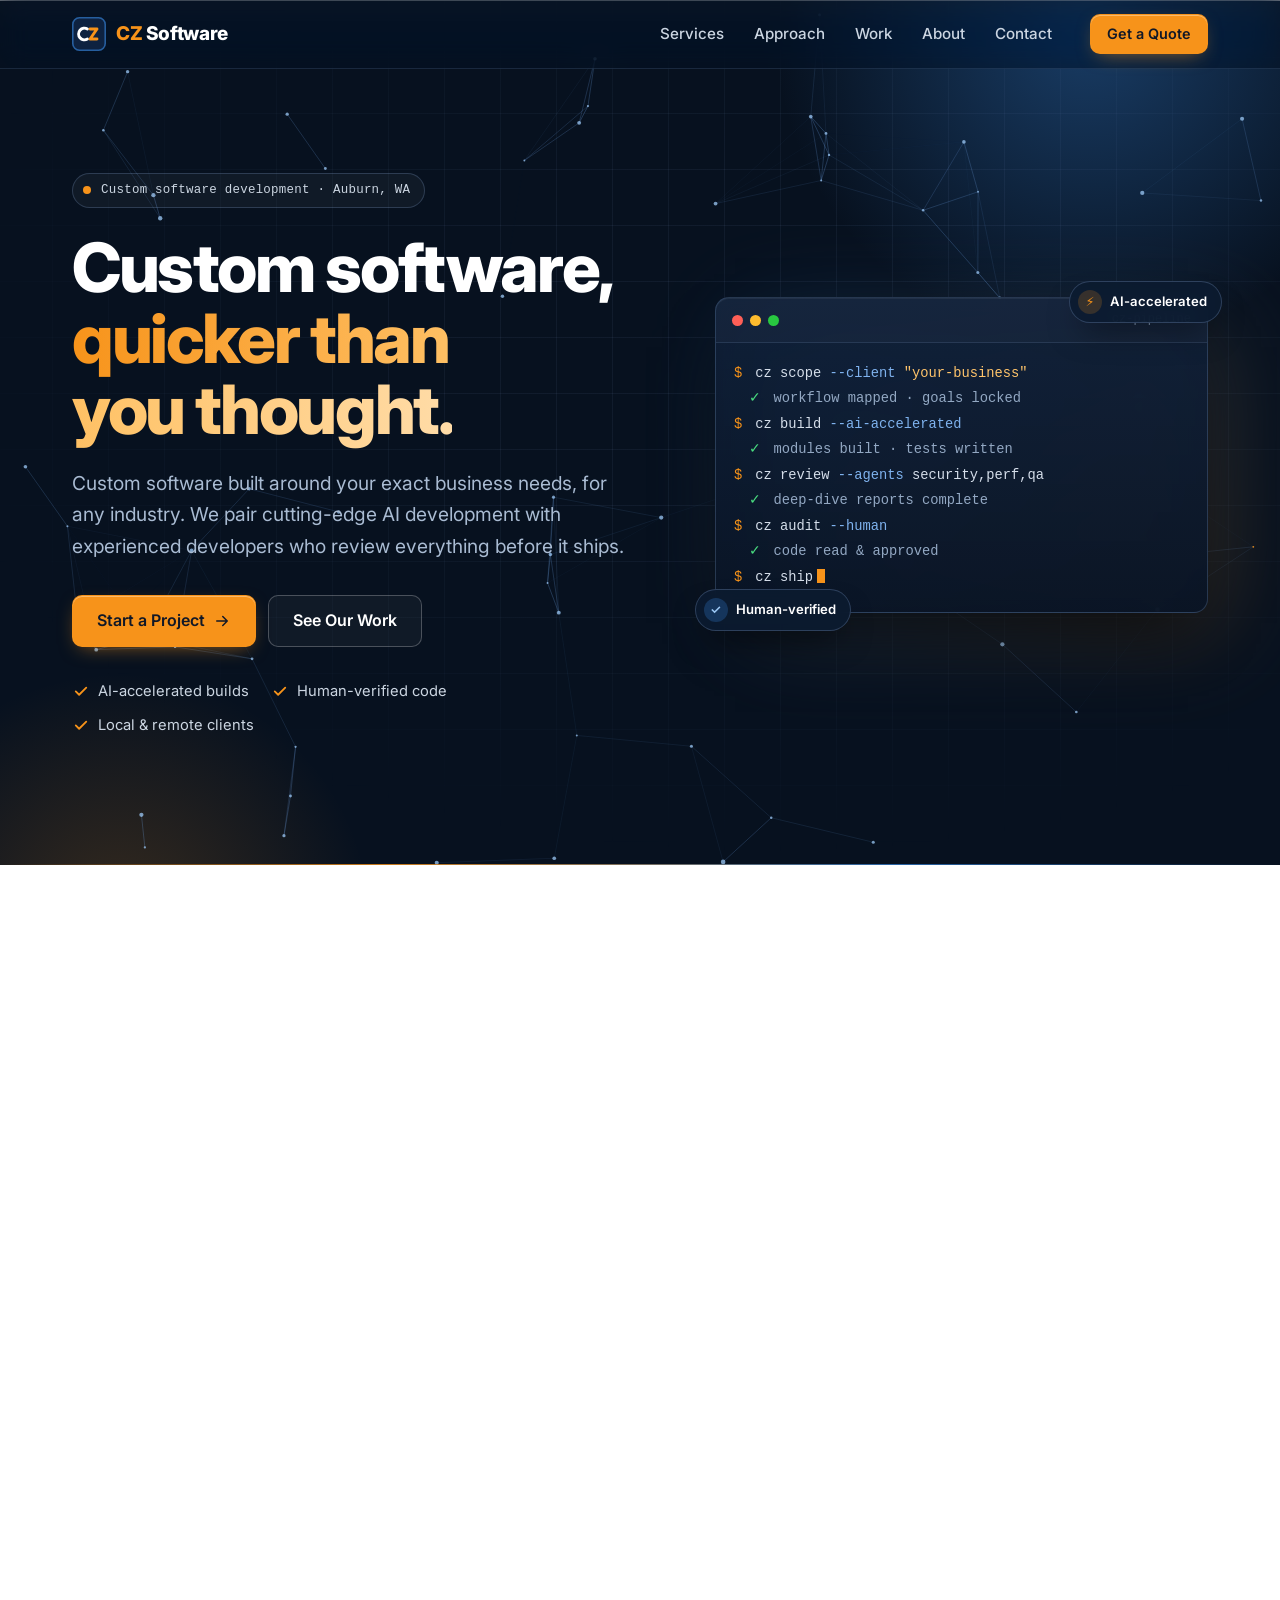
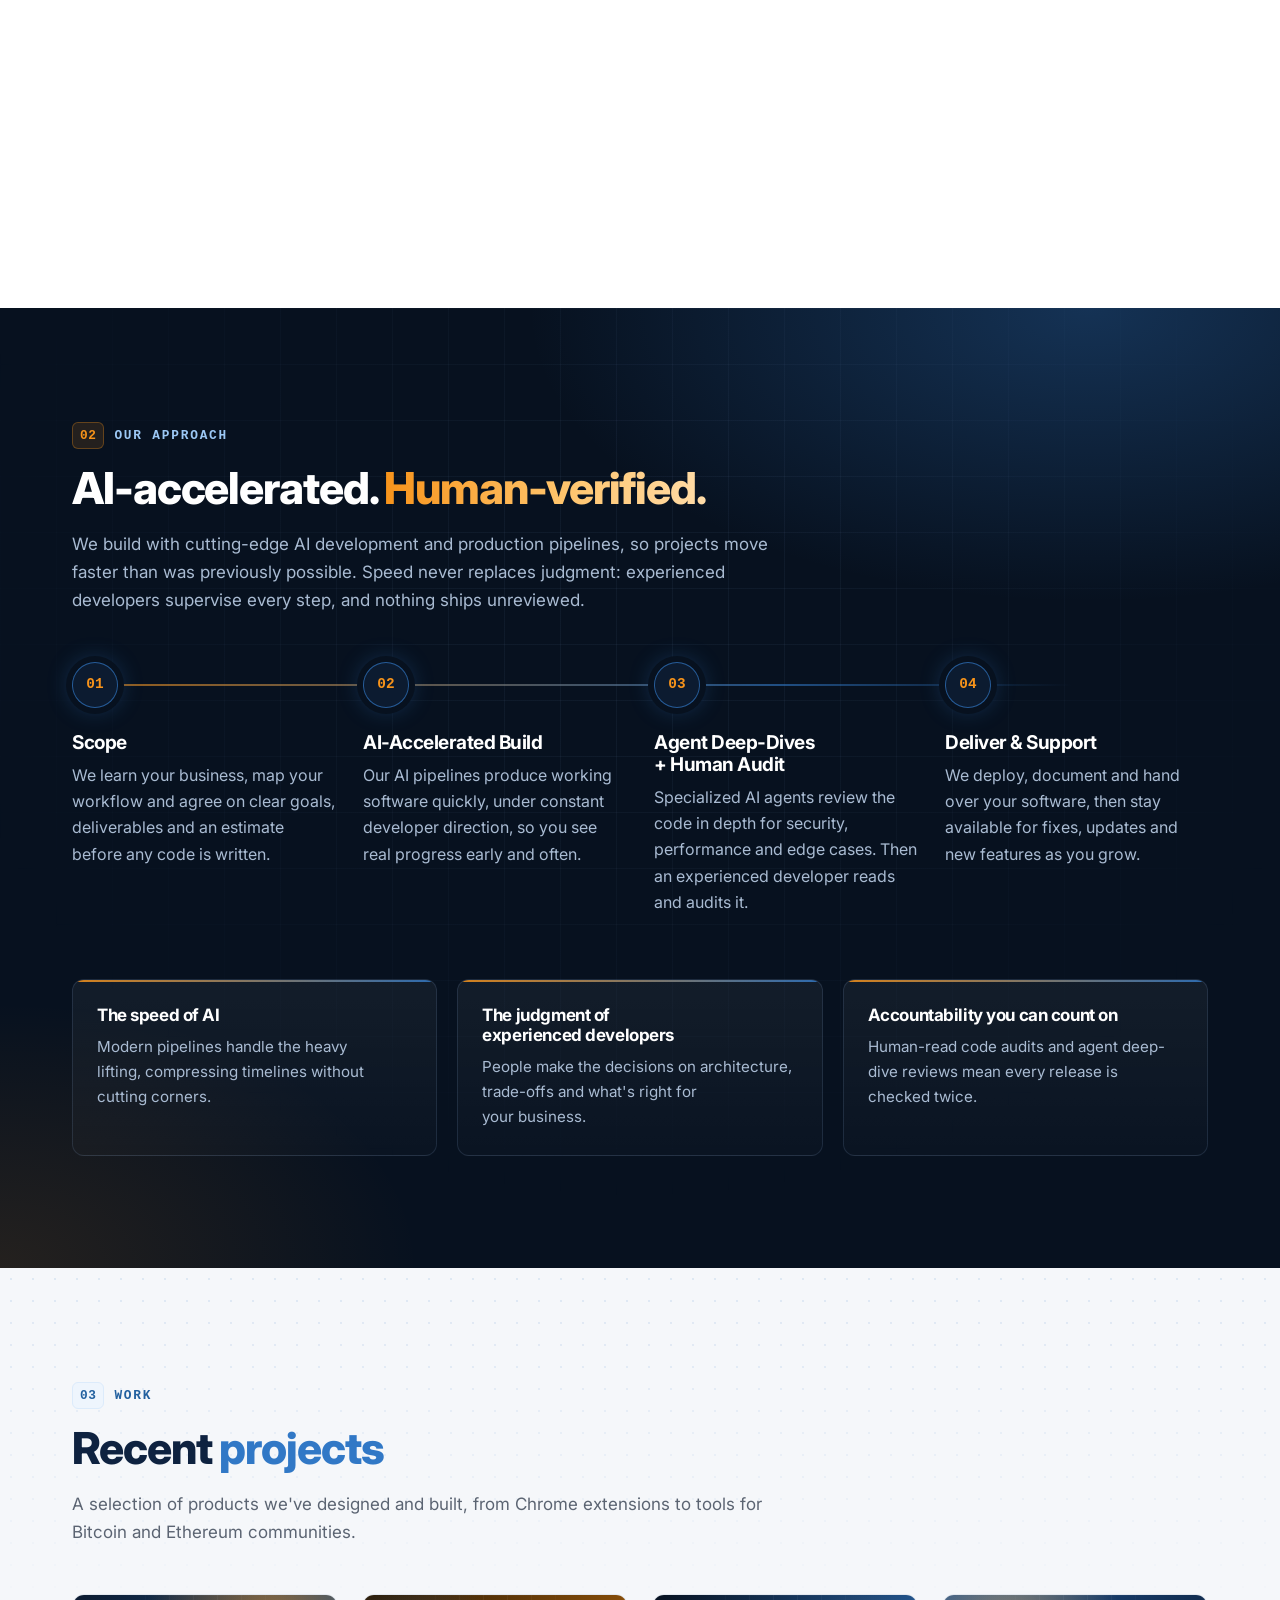
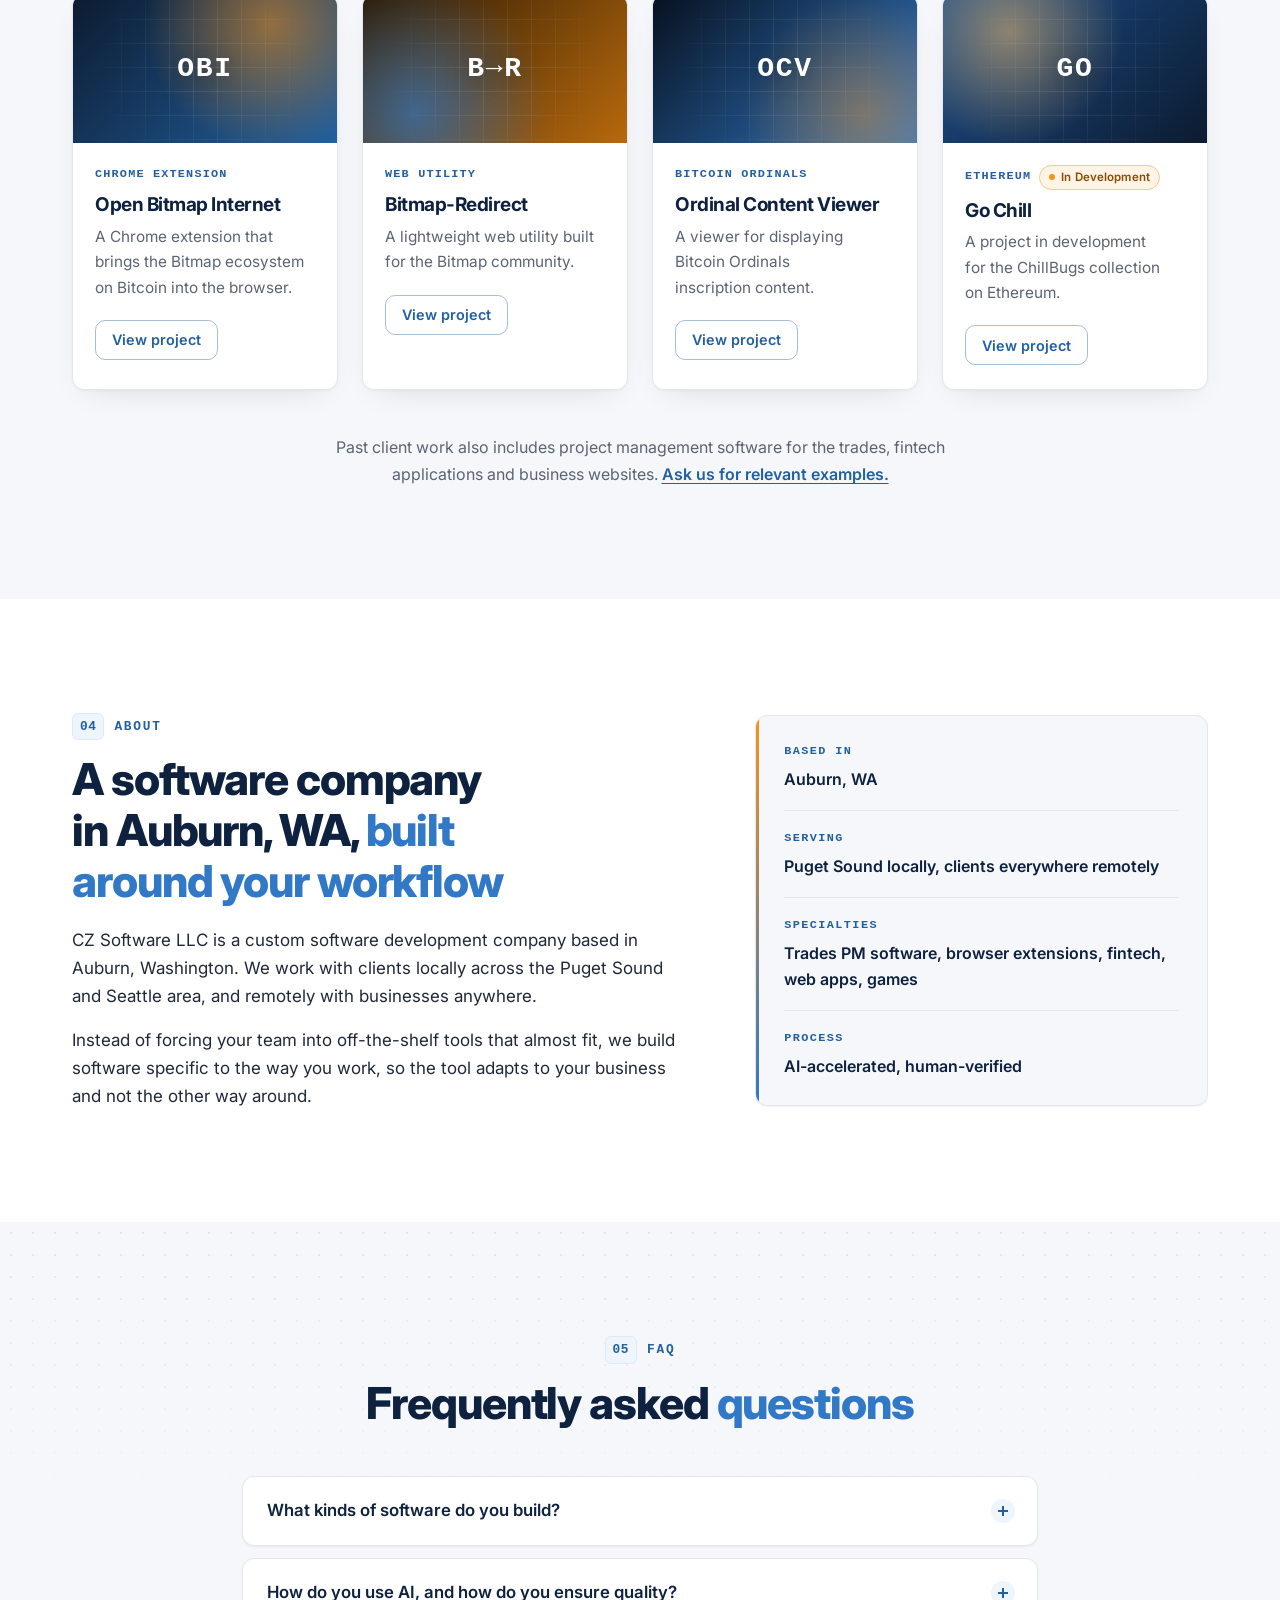
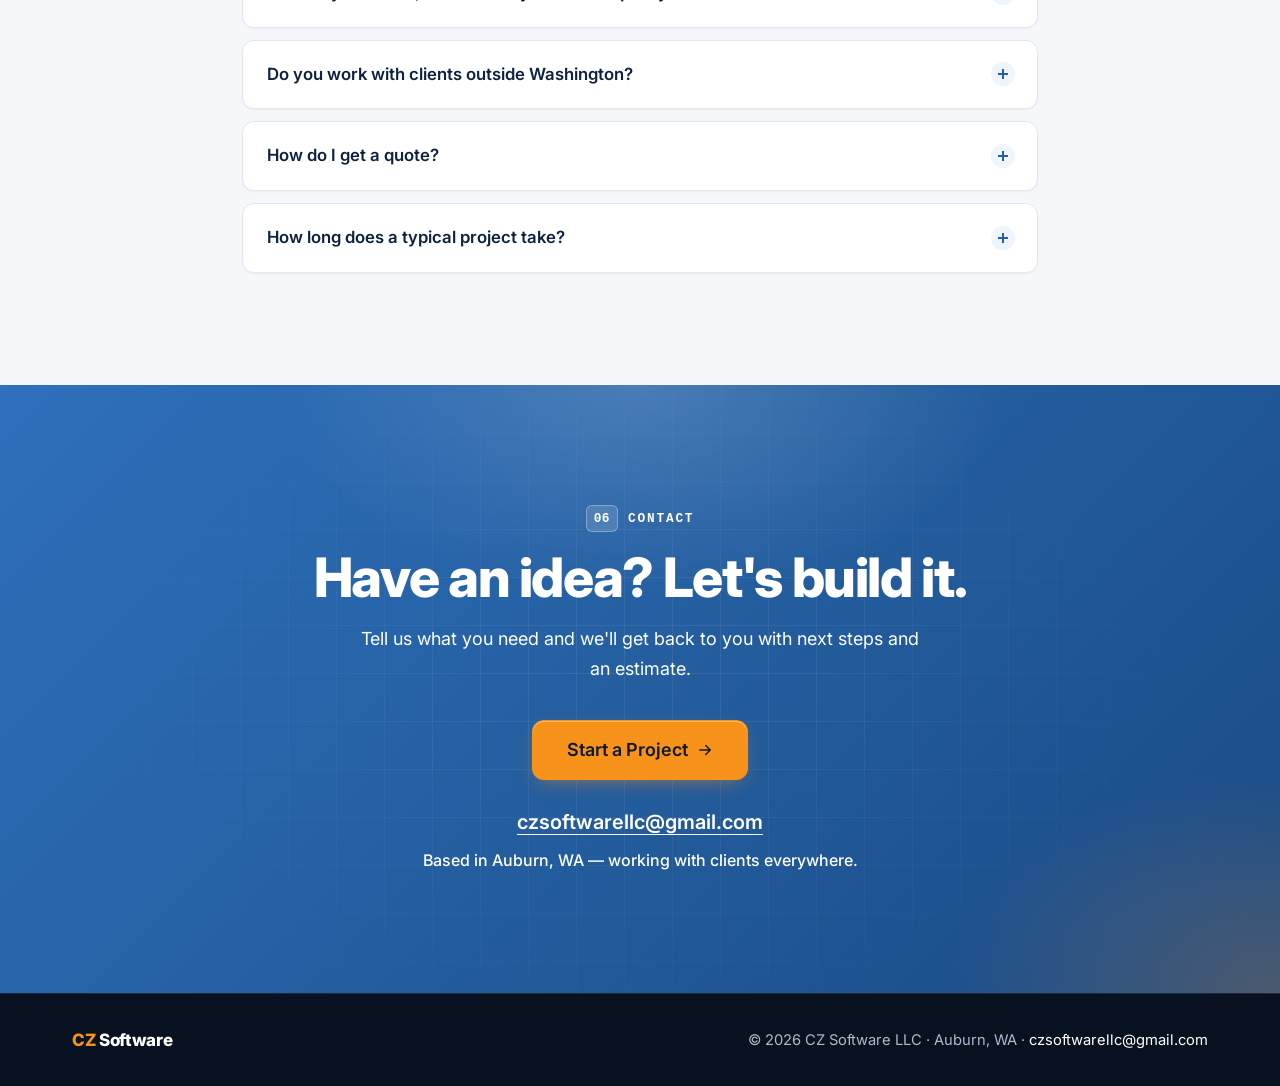
==== index.html @ 351453dd "Add CZ Software LLC one-page website Static HTML/CSS/JS site for GitHub Pages: hero with animated ne" ====
<!DOCTYPE html>
<html lang="en">
<head>
  <meta charset="utf-8">
  <meta name="viewport" content="width=device-width, initial-scale=1">
  <title>CZ Software LLC | Custom Software Development in Auburn, WA</title>
  <meta name="description" content="CZ Software LLC builds custom software in Auburn, WA: web apps, Chrome extensions, fintech and trades PM tools. AI-accelerated, human-verified development.">
  <meta name="theme-color" content="#07111F">
  <link rel="canonical" href="https://czsoftware.github.io/CZSoftware.com/">

  <!-- Open Graph -->
  <meta property="og:type" content="website">
  <meta property="og:site_name" content="CZ Software LLC">
  <meta property="og:title" content="CZ Software LLC | Custom Software Development in Auburn, WA">
  <meta property="og:description" content="Custom software, quicker than you thought. AI-accelerated, human-verified software development for any industry, based in Auburn, WA.">
  <meta property="og:url" content="https://czsoftware.github.io/CZSoftware.com/">
  <meta property="og:image" content="https://czsoftware.github.io/CZSoftware.com/og-image.png">
  <meta property="og:image:width" content="1200">
  <meta property="og:image:height" content="630">
  <meta property="og:image:alt" content="CZ Software LLC: Custom software, quicker than you thought.">
  <meta property="og:locale" content="en_US">

  <!-- Twitter -->
  <meta name="twitter:card" content="summary_large_image">
  <meta name="twitter:title" content="CZ Software LLC | Custom Software Development in Auburn, WA">
  <meta name="twitter:description" content="Custom software, quicker than you thought. AI-accelerated, human-verified software development for any industry.">
  <meta name="twitter:image" content="https://czsoftware.github.io/CZSoftware.com/og-image.png">
  <meta name="twitter:image:alt" content="CZ Software LLC: Custom software, quicker than you thought.">

  <link rel="icon" href="favicon.svg" type="image/svg+xml">
  <link rel="apple-touch-icon" href="apple-touch-icon.png">

  <link rel="preconnect" href="https://fonts.googleapis.com">
  <link rel="preconnect" href="https://fonts.gstatic.com" crossorigin>
  <link rel="stylesheet" href="https://fonts.googleapis.com/css2?family=Inter:wght@400;500;600;700;800&amp;display=swap">
  <link rel="stylesheet" href="styles.css">

  <script>document.documentElement.classList.add('js');</script>

  <script type="application/ld+json">
  {
    "@context": "https://schema.org",
    "@graph": [
      {
        "@type": "ProfessionalService",
        "@id": "https://czsoftware.github.io/CZSoftware.com/#business",
        "name": "CZ Software LLC",
        "url": "https://czsoftware.github.io/CZSoftware.com/",
        "email": "czsoftwarellc@gmail.com",
        "image": "https://czsoftware.github.io/CZSoftware.com/og-image.png",
        "logo": "https://czsoftware.github.io/CZSoftware.com/apple-touch-icon.png",
        "slogan": "Custom software, quicker than you thought.",
        "description": "Custom software development company in Auburn, WA building websites, web apps, Chrome extensions, fintech applications, games and construction project management software using AI-accelerated, human-verified development.",
        "address": {
          "@type": "PostalAddress",
          "addressLocality": "Auburn",
          "addressRegion": "WA",
          "postalCode": "98002",
          "addressCountry": "US"
        },
        "areaServed": [
          { "@type": "City", "name": "Auburn, WA" },
          { "@type": "State", "name": "Washington" },
          { "@type": "Country", "name": "United States" }
        ],
        "knowsAbout": [
          "Custom software development",
          "Construction project management software",
          "Chrome extension development",
          "Web application development",
          "Website development",
          "Fintech development",
          "Game development",
          "AI-assisted software development"
        ]
      },
      {
        "@type": "WebSite",
        "@id": "https://czsoftware.github.io/CZSoftware.com/#website",
        "url": "https://czsoftware.github.io/CZSoftware.com/",
        "name": "CZ Software LLC",
        "inLanguage": "en-US",
        "publisher": { "@id": "https://czsoftware.github.io/CZSoftware.com/#business" }
      },
      {
        "@type": "FAQPage",
        "@id": "https://czsoftware.github.io/CZSoftware.com/#faq",
        "mainEntity": [
          {
            "@type": "Question",
            "name": "What kinds of software do you build?",
            "acceptedAnswer": {
              "@type": "Answer",
              "text": "We build custom software for any industry, including construction project management software for the building trades, Chrome and browser extensions, websites and web apps, fintech applications and games. If your business runs on a process that off-the-shelf tools don't handle well, we can build software around it."
            }
          },
          {
            "@type": "Question",
            "name": "How do you use AI, and how do you ensure quality?",
            "acceptedAnswer": {
              "@type": "Answer",
              "text": "We use modern AI development and production pipelines to build faster than was previously possible, but people stay in control. Experienced developers supervise every step, specialized AI agents perform deep-dive reviews of the code, and a developer reads and audits the code before it ships. Nothing is delivered unreviewed."
            }
          },
          {
            "@type": "Question",
            "name": "Do you work with clients outside Washington?",
            "acceptedAnswer": {
              "@type": "Answer",
              "text": "Yes. We're based in Auburn, WA and work with clients locally across the Puget Sound and Seattle area, and remotely with clients anywhere."
            }
          },
          {
            "@type": "Question",
            "name": "How do I get a quote?",
            "acceptedAnswer": {
              "@type": "Answer",
              "text": "Email czsoftwarellc@gmail.com with a short description of your project, your goals and any deadlines. We'll follow up to talk through the details and provide an estimate."
            }
          },
          {
            "@type": "Question",
            "name": "How long does a typical project take?",
            "acceptedAnswer": {
              "@type": "Answer",
              "text": "It depends on scope. A focused tool or browser extension can move quickly, while larger platforms take longer. Contact us with your project details for a realistic timeline and estimate."
            }
          }
        ]
      }
    ]
  }
  </script>
</head>
<body>
  <a class="skip-link" href="#main">Skip to content</a>

  <header class="site-header" id="top">
    <div class="container header-inner">
      <a class="wordmark" href="#top" aria-label="CZ Software, back to top">
        <svg class="wordmark-mark" viewBox="0 0 64 64" aria-hidden="true" focusable="false">
          <rect width="64" height="64" rx="14" fill="#0E2240"/>
          <rect x="1.5" y="1.5" width="61" height="61" rx="12.5" fill="none" stroke="#3178C6" stroke-opacity=".7" stroke-width="3"/>
          <path d="M29 22.5a11 11 0 1 0 0 19" fill="none" stroke="#FFFFFF" stroke-width="5.5" stroke-linecap="round"/>
          <path d="M34 22.5h13L34 41.5h13" fill="none" stroke="#F7931A" stroke-width="5.5" stroke-linecap="round" stroke-linejoin="round"/>
        </svg>
        <span class="wordmark-text"><span class="wordmark-cz">CZ</span> Software</span>
      </a>

      <nav class="site-nav" id="site-nav" aria-label="Primary">
        <ul>
          <li><a href="#services">Services</a></li>
          <li><a href="#approach">Approach</a></li>
          <li><a href="#work">Work</a></li>
          <li><a href="#about">About</a></li>
          <li><a href="#contact">Contact</a></li>
          <li class="nav-cta-mobile"><a class="btn btn-primary" href="mailto:czsoftwarellc@gmail.com?subject=Project%20Inquiry%20-%20CZ%20Software">Get a Quote</a></li>
        </ul>
      </nav>

      <a class="btn btn-primary btn-sm header-cta" href="mailto:czsoftwarellc@gmail.com?subject=Project%20Inquiry%20-%20CZ%20Software">Get a Quote</a>

      <button class="nav-toggle" type="button" aria-expanded="false" aria-controls="site-nav" aria-label="Open menu">
        <span class="nav-toggle-bar" aria-hidden="true"></span>
      </button>
    </div>
  </header>

  <main id="main">
    <!-- Hero -->
    <section class="hero" aria-labelledby="hero-title">
      <div class="hero-bg" aria-hidden="true">
        <div class="hero-glow hero-glow--blue"></div>
        <div class="hero-glow hero-glow--orange"></div>
        <div class="hero-grid"></div>
        <canvas class="hero-canvas" id="hero-canvas"></canvas>
      </div>

      <div class="container hero-inner">
        <div class="hero-copy">
          <p class="hero-badge"><span class="pulse-dot" aria-hidden="true"></span>Custom software development · Auburn, WA</p>
          <h1 id="hero-title">Custom software, <span class="text-gradient">quicker than you thought.</span></h1>
          <p class="hero-lead">Custom software built around your exact business needs, for any industry. We pair cutting-edge AI development with experienced developers who review everything before it ships.</p>
          <div class="hero-actions">
            <a class="btn btn-primary btn-lg" href="mailto:czsoftwarellc@gmail.com?subject=Project%20Inquiry%20-%20CZ%20Software">
              Start a Project
              <svg class="btn-icon" viewBox="0 0 24 24" aria-hidden="true" focusable="false"><path d="M5 12h14M13 6l6 6-6 6" fill="none" stroke="currentColor" stroke-width="2" stroke-linecap="round" stroke-linejoin="round"/></svg>
            </a>
            <a class="btn btn-ghost btn-lg" href="#work">See Our Work</a>
          </div>
          <ul class="hero-points">
            <li><svg viewBox="0 0 24 24" aria-hidden="true" focusable="false"><path d="M5 12.5l4.5 4.5L19 7.5" fill="none" stroke="currentColor" stroke-width="2.4" stroke-linecap="round" stroke-linejoin="round"/></svg>AI-accelerated builds</li>
            <li><svg viewBox="0 0 24 24" aria-hidden="true" focusable="false"><path d="M5 12.5l4.5 4.5L19 7.5" fill="none" stroke="currentColor" stroke-width="2.4" stroke-linecap="round" stroke-linejoin="round"/></svg>Human-verified code</li>
            <li><svg viewBox="0 0 24 24" aria-hidden="true" focusable="false"><path d="M5 12.5l4.5 4.5L19 7.5" fill="none" stroke="currentColor" stroke-width="2.4" stroke-linecap="round" stroke-linejoin="round"/></svg>Local &amp; remote clients</li>
          </ul>
        </div>

        <div class="hero-visual" aria-hidden="true">
          <div class="terminal">
            <div class="terminal-bar">
              <span class="terminal-dot"></span><span class="terminal-dot"></span><span class="terminal-dot"></span>
              <span class="terminal-title">cz-pipeline</span>
            </div>
            <div class="terminal-body">
              <p class="t-line"><span class="t-prompt">$</span> cz scope <span class="t-flag">--client</span> <span class="t-str">"your-business"</span></p>
              <p class="t-line t-ok"><span class="t-check">✓</span> workflow mapped · goals locked</p>
              <p class="t-line"><span class="t-prompt">$</span> cz build <span class="t-flag">--ai-accelerated</span></p>
              <p class="t-line t-ok"><span class="t-check">✓</span> modules built · tests written</p>
              <p class="t-line"><span class="t-prompt">$</span> cz review <span class="t-flag">--agents</span> security,perf,qa</p>
              <p class="t-line t-ok"><span class="t-check">✓</span> deep-dive reports complete</p>
              <p class="t-line"><span class="t-prompt">$</span> cz audit <span class="t-flag">--human</span></p>
              <p class="t-line t-ok"><span class="t-check">✓</span> code read &amp; approved</p>
              <p class="t-line"><span class="t-prompt">$</span> cz ship<span class="t-cursor"></span></p>
            </div>
          </div>
          <div class="chip chip--top"><span class="chip-icon chip-icon--orange">⚡</span>AI-accelerated</div>
          <div class="chip chip--bottom"><span class="chip-icon chip-icon--blue">✓</span>Human-verified</div>
        </div>
      </div>
    </section>

    <!-- Services -->
    <section class="section" id="services" aria-labelledby="services-title">
      <div class="container">
        <header class="section-head reveal">
          <p class="eyebrow"><span class="eyebrow-num">01</span>Services</p>
          <h2 id="services-title">Custom software development, <span class="text-blue">built for how you work</span></h2>
          <p class="section-lead">From the Seattle area to anywhere online, we design and build software that solves the problem in front of you, not a generic version of it.</p>
        </header>

        <ul class="card-grid services-grid">
          <li class="card service-card reveal">
            <div class="icon-tile">
              <svg viewBox="0 0 24 24" aria-hidden="true" focusable="false"><path d="M3 21h18M5 21V11l7-5 7 5v10M9 21v-6h6v6M12 3v3" fill="none" stroke="currentColor" stroke-width="1.8" stroke-linecap="round" stroke-linejoin="round"/></svg>
            </div>
            <h3>Project Management for the Building Trades</h3>
            <p>Construction project management software for scheduling, job tracking and field-to-office updates, shaped around how your crews actually work.</p>
          </li>
          <li class="card service-card reveal">
            <div class="icon-tile">
              <svg viewBox="0 0 24 24" aria-hidden="true" focusable="false"><path d="M10 4a2 2 0 1 1 4 0v2h4a1 1 0 0 1 1 1v4h-2a2 2 0 1 0 0 4h2v4a1 1 0 0 1-1 1h-4v-2a2 2 0 1 0-4 0v2H6a1 1 0 0 1-1-1v-4h2a2 2 0 1 0 0-4H5V7a1 1 0 0 1 1-1h4z" fill="none" stroke="currentColor" stroke-width="1.8" stroke-linejoin="round"/></svg>
            </div>
            <h3>Chrome &amp; Browser Extensions</h3>
            <p>Chrome extension development that puts your tools right where your team already works, inside the browser.</p>
          </li>
          <li class="card service-card reveal">
            <div class="icon-tile">
              <svg viewBox="0 0 24 24" aria-hidden="true" focusable="false"><rect x="3" y="4" width="18" height="16" rx="2.5" fill="none" stroke="currentColor" stroke-width="1.8"/><path d="M3 9h18M7 6.5h.01M10 6.5h.01M9 13l-2 2 2 2M15 13l2 2-2 2" fill="none" stroke="currentColor" stroke-width="1.8" stroke-linecap="round" stroke-linejoin="round"/></svg>
            </div>
            <h3>Websites &amp; Web Apps</h3>
            <p>Fast, accessible websites and web applications that turn visitors into customers and busywork into a few clicks.</p>
          </li>
          <li class="card service-card reveal">
            <div class="icon-tile">
              <svg viewBox="0 0 24 24" aria-hidden="true" focusable="false"><path d="M4 20V10M10 20V4M16 20v-7M22 20H2M16 8l3-3 3 3" fill="none" stroke="currentColor" stroke-width="1.8" stroke-linecap="round" stroke-linejoin="round"/></svg>
            </div>
            <h3>Fintech Applications</h3>
            <p>Fintech development with the precision, security and auditability that financial software demands.</p>
          </li>
          <li class="card service-card reveal">
            <div class="icon-tile">
              <svg viewBox="0 0 24 24" aria-hidden="true" focusable="false"><path d="M7 7h10a5 5 0 0 1 4.9 6l-.8 4a2.5 2.5 0 0 1-4.3 1.2L14.5 16h-5l-2.3 2.2A2.5 2.5 0 0 1 2.9 17l-.8-4A5 5 0 0 1 7 7zM7 10v4M5 12h4M15.5 11h.01M18 13h.01" fill="none" stroke="currentColor" stroke-width="1.8" stroke-linecap="round" stroke-linejoin="round"/></svg>
            </div>
            <h3>Game Development</h3>
            <p>Browser and community games designed to engage players and bring your brand or collection to life.</p>
          </li>
          <li class="card service-card reveal">
            <div class="icon-tile">
              <svg viewBox="0 0 24 24" aria-hidden="true" focusable="false"><path d="M12 3l9 4.5-9 4.5-9-4.5L12 3zM3 12l9 4.5 9-4.5M3 16.5L12 21l9-4.5" fill="none" stroke="currentColor" stroke-width="1.8" stroke-linecap="round" stroke-linejoin="round"/></svg>
            </div>
            <h3>Custom Software for Any Industry</h3>
            <p>If your process doesn't fit off-the-shelf tools, we build software that fits your process.</p>
          </li>
        </ul>
      </div>
    </section>

    <!-- Approach -->
    <section class="section section--dark" id="approach" aria-labelledby="approach-title">
      <div class="dark-bg" aria-hidden="true"></div>
      <div class="container">
        <header class="section-head reveal">
          <p class="eyebrow eyebrow--light"><span class="eyebrow-num">02</span>Our Approach</p>
          <h2 id="approach-title">AI-accelerated. <span class="text-gradient">Human-verified.</span></h2>
          <p class="section-lead">We build with cutting-edge AI development and production pipelines, so projects move faster than was previously possible. Speed never replaces judgment: experienced developers supervise every step, and nothing ships unreviewed.</p>
        </header>

        <ol class="process">
          <li class="process-step reveal">
            <span class="process-num">01</span>
            <h3>Scope</h3>
            <p>We learn your business, map your workflow and agree on clear goals, deliverables and an estimate before any code is written.</p>
          </li>
          <li class="process-step reveal">
            <span class="process-num">02</span>
            <h3>AI-Accelerated Build</h3>
            <p>Our AI pipelines produce working software quickly, under constant developer direction, so you see real progress early and often.</p>
          </li>
          <li class="process-step reveal">
            <span class="process-num">03</span>
            <h3>Agent Deep-Dives + Human Audit</h3>
            <p>Specialized AI agents review the code in depth for security, performance and edge cases. Then an experienced developer reads and audits it.</p>
          </li>
          <li class="process-step reveal">
            <span class="process-num">04</span>
            <h3>Deliver &amp; Support</h3>
            <p>We deploy, document and hand over your software, then stay available for fixes, updates and new features as you grow.</p>
          </li>
        </ol>

        <div class="pillars">
          <div class="pillar reveal">
            <h3>The speed of AI</h3>
            <p>Modern pipelines handle the heavy lifting, compressing timelines without cutting corners.</p>
          </div>
          <div class="pillar reveal">
            <h3>The judgment of experienced developers</h3>
            <p>People make the decisions on architecture, trade-offs and what's right for your business.</p>
          </div>
          <div class="pillar reveal">
            <h3>Accountability you can count on</h3>
            <p>Human-read code audits and agent deep-dive reviews mean every release is checked twice.</p>
          </div>
        </div>
      </div>
    </section>

    <!-- Work -->
    <section class="section section--alt" id="work" aria-labelledby="work-title">
      <div class="container">
        <header class="section-head reveal">
          <p class="eyebrow"><span class="eyebrow-num">03</span>Work</p>
          <h2 id="work-title">Recent <span class="text-blue">projects</span></h2>
          <p class="section-lead">A selection of products we've designed and built, from Chrome extensions to tools for Bitcoin and Ethereum communities.</p>
        </header>

        <ul class="card-grid work-grid">
          <li class="card work-card reveal">
            <div class="work-art work-art--a" aria-hidden="true"><span>OBI</span></div>
            <div class="work-body">
              <p class="work-tag">Chrome Extension</p>
              <h3>Open Bitmap Internet</h3>
              <p>A Chrome extension that brings the Bitmap ecosystem on Bitcoin into the browser.</p>
              <a class="btn btn-outline btn-sm" href="#LINK_OPEN_BITMAP_INTERNET">View project<span class="visually-hidden">: Open Bitmap Internet</span></a>
            </div>
          </li>
          <li class="card work-card reveal">
            <div class="work-art work-art--b" aria-hidden="true"><span>B→R</span></div>
            <div class="work-body">
              <p class="work-tag">Web Utility</p>
              <h3>Bitmap-Redirect</h3>
              <p>A lightweight web utility built for the Bitmap community.</p>
              <a class="btn btn-outline btn-sm" href="#LINK_BITMAP_REDIRECT">View project<span class="visually-hidden">: Bitmap-Redirect</span></a>
            </div>
          </li>
          <li class="card work-card reveal">
            <div class="work-art work-art--c" aria-hidden="true"><span>OCV</span></div>
            <div class="work-body">
              <p class="work-tag">Bitcoin Ordinals</p>
              <h3>Ordinal Content Viewer</h3>
              <p>A viewer for displaying Bitcoin Ordinals inscription content.</p>
              <a class="btn btn-outline btn-sm" href="#LINK_ORDINAL_CONTENT_VIEWER">View project<span class="visually-hidden">: Ordinal Content Viewer</span></a>
            </div>
          </li>
          <li class="card work-card reveal">
            <div class="work-art work-art--d" aria-hidden="true"><span>GO</span></div>
            <div class="work-body">
              <p class="work-tag">Ethereum <span class="badge">In Development</span></p>
              <h3>Go Chill</h3>
              <p>A project in development for the ChillBugs collection on Ethereum.</p>
              <a class="btn btn-outline btn-sm" href="#LINK_GO_CHILL">View project<span class="visually-hidden">: Go Chill</span></a>
            </div>
          </li>
        </ul>

        <p class="work-note reveal">Past client work also includes project management software for the trades, fintech applications and business websites. <a href="mailto:czsoftwarellc@gmail.com?subject=Project%20Inquiry%20-%20CZ%20Software">Ask us for relevant examples.</a></p>
      </div>
    </section>

    <!-- About -->
    <section class="section" id="about" aria-labelledby="about-title">
      <div class="container about-grid">
        <div class="about-copy reveal">
          <p class="eyebrow"><span class="eyebrow-num">04</span>About</p>
          <h2 id="about-title">A software company in Auburn, WA, <span class="text-blue">built around your workflow</span></h2>
          <p>CZ Software LLC is a custom software development company based in Auburn, Washington. We work with clients locally across the Puget Sound and Seattle area, and remotely with businesses anywhere.</p>
          <p>Instead of forcing your team into off-the-shelf tools that almost fit, we build software specific to the way you work, so the tool adapts to your business and not the other way around.</p>
        </div>
        <dl class="facts reveal">
          <div class="fact">
            <dt>Based in</dt>
            <dd>Auburn, WA</dd>
          </div>
          <div class="fact">
            <dt>Serving</dt>
            <dd>Puget Sound locally, clients everywhere remotely</dd>
          </div>
          <div class="fact">
            <dt>Specialties</dt>
            <dd>Trades PM software, browser extensions, fintech, web apps, games</dd>
          </div>
          <div class="fact">
            <dt>Process</dt>
            <dd>AI-accelerated, human-verified</dd>
          </div>
        </dl>
      </div>
    </section>

    <!-- FAQ -->
    <section class="section section--alt" id="faq" aria-labelledby="faq-title">
      <div class="container container--narrow">
        <header class="section-head section-head--center reveal">
          <p class="eyebrow"><span class="eyebrow-num">05</span>FAQ</p>
          <h2 id="faq-title">Frequently asked <span class="text-blue">questions</span></h2>
        </header>

        <div class="faq-list">
          <details class="faq-item reveal">
            <summary>What kinds of software do you build?</summary>
            <div class="faq-answer">
              <p>We build custom software for any industry, including construction project management software for the building trades, Chrome and browser extensions, websites and web apps, fintech applications and games. If your business runs on a process that off-the-shelf tools don't handle well, we can build software around it.</p>
            </div>
          </details>
          <details class="faq-item reveal">
            <summary>How do you use AI, and how do you ensure quality?</summary>
            <div class="faq-answer">
              <p>We use modern AI development and production pipelines to build faster than was previously possible, but people stay in control. Experienced developers supervise every step, specialized AI agents perform deep-dive reviews of the code, and a developer reads and audits the code before it ships. Nothing is delivered unreviewed.</p>
            </div>
          </details>
          <details class="faq-item reveal">
            <summary>Do you work with clients outside Washington?</summary>
            <div class="faq-answer">
              <p>Yes. We're based in Auburn, WA and work with clients locally across the Puget Sound and Seattle area, and remotely with clients anywhere.</p>
            </div>
          </details>
          <details class="faq-item reveal">
            <summary>How do I get a quote?</summary>
            <div class="faq-answer">
              <p>Email <a href="mailto:czsoftwarellc@gmail.com?subject=Project%20Inquiry%20-%20CZ%20Software">czsoftwarellc@gmail.com</a> with a short description of your project, your goals and any deadlines. We'll follow up to talk through the details and provide an estimate.</p>
            </div>
          </details>
          <details class="faq-item reveal">
            <summary>How long does a typical project take?</summary>
            <div class="faq-answer">
              <p>It depends on scope. A focused tool or browser extension can move quickly, while larger platforms take longer. Contact us with your project details for a realistic timeline and estimate.</p>
            </div>
          </details>
        </div>
      </div>
    </section>

    <!-- Contact -->
    <section class="contact" id="contact" aria-labelledby="contact-title">
      <div class="contact-bg" aria-hidden="true"></div>
      <div class="container contact-inner reveal">
        <p class="eyebrow eyebrow--light"><span class="eyebrow-num">06</span>Contact</p>
        <h2 id="contact-title">Have an idea? Let's build it.</h2>
        <p class="contact-lead">Tell us what you need and we'll get back to you with next steps and an estimate.</p>
        <a class="btn btn-primary btn-xl" href="mailto:czsoftwarellc@gmail.com?subject=Project%20Inquiry%20-%20CZ%20Software">
          Start a Project
          <svg class="btn-icon" viewBox="0 0 24 24" aria-hidden="true" focusable="false"><path d="M5 12h14M13 6l6 6-6 6" fill="none" stroke="currentColor" stroke-width="2" stroke-linecap="round" stroke-linejoin="round"/></svg>
        </a>
        <p class="contact-email"><a href="mailto:czsoftwarellc@gmail.com?subject=Project%20Inquiry%20-%20CZ%20Software">czsoftwarellc@gmail.com</a></p>
        <p class="contact-location">Based in Auburn, WA — working with clients everywhere.</p>
      </div>
    </section>
  </main>

  <footer class="site-footer">
    <div class="container footer-inner">
      <a class="wordmark wordmark--footer" href="#top" aria-label="CZ Software, back to top">
        <span class="wordmark-text"><span class="wordmark-cz">CZ</span> Software</span>
      </a>
      <p class="footer-meta">© <span id="year">2026</span> CZ Software LLC <span aria-hidden="true">·</span> Auburn, WA <span aria-hidden="true">·</span> <a href="mailto:czsoftwarellc@gmail.com">czsoftwarellc@gmail.com</a></p>
    </div>
  </footer>

  <script src="script.js" defer></script>
</body>
</html>
---- styles.css ----
/* ==========================================================================
   CZ Software LLC — styles
   ========================================================================== */

:root {
  /* Brand */
  --orange: #F7931A;
  --orange-hover: #FFA53D;
  --orange-soft: #FFC46B;
  --blue: #3178C6;
  --blue-ink: #22609F;      /* AA-safe blue for small text on white */
  --blue-tint: #EEF5FD;
  --blue-tint-2: #DCEBFB;

  /* Neutrals */
  --heading: #0E2240;
  --ink: #1F2937;
  --muted: #5B6472;
  --line: #E3E8EF;
  --bg: #FFFFFF;
  --bg-alt: #F5F7FA;

  /* Night (dark tech surfaces) */
  --night: #07111F;
  --night-2: #0C1B30;
  --night-line: rgba(148, 180, 230, 0.14);
  --night-text: #CBD5E1;
  --night-muted: #A9BBD2;

  --focus: var(--blue-ink);

  --radius: 12px;
  --radius-sm: 8px;
  --header-h: 68px;
  --shadow-sm: 0 1px 2px rgba(16, 24, 40, 0.05);
  --shadow: 0 1px 2px rgba(16, 24, 40, 0.04), 0 12px 32px -16px rgba(16, 24, 40, 0.14);
  --shadow-lg: 0 2px 4px rgba(16, 24, 40, 0.04), 0 24px 48px -20px rgba(14, 34, 64, 0.28);

  --font: "Inter", system-ui, -apple-system, "Segoe UI", Roboto, "Helvetica Neue", Arial, sans-serif;
  --mono: ui-monospace, "SFMono-Regular", "Cascadia Code", Consolas, "Liberation Mono", Menlo, monospace;
}

/* ---------- Reset / base ---------- */
*, *::before, *::after { box-sizing: border-box; }

html {
  -webkit-text-size-adjust: 100%;
  text-size-adjust: 100%;
}

@media (prefers-reduced-motion: no-preference) {
  html { scroll-behavior: smooth; }
}

body {
  margin: 0;
  font-family: var(--font);
  font-size: 1rem;
  line-height: 1.65;
  color: var(--ink);
  background: var(--bg);
  overflow-x: clip;
  -webkit-font-smoothing: antialiased;
  -moz-osx-font-smoothing: grayscale;
  text-rendering: optimizeLegibility;
}

h1, h2, h3, p, ul, ol, dl, dd, figure { margin: 0; }
ul, ol { padding: 0; list-style: none; }
img, svg, canvas { display: block; max-width: 100%; }
a { color: inherit; }
button { font: inherit; }

h1, h2, h3 {
  color: var(--heading);
  line-height: 1.15;
  letter-spacing: -0.025em;
  text-wrap: balance;
}

p { text-wrap: pretty; }

:focus-visible {
  outline: 3px solid var(--focus);
  outline-offset: 3px;
  border-radius: 4px;
}

.site-header, .hero, .section--dark, .site-footer { --focus: #FFB547; }
.contact { --focus: #FFFFFF; }

section[id] { scroll-margin-top: var(--header-h); }

.visually-hidden {
  position: absolute !important;
  width: 1px; height: 1px;
  padding: 0; margin: -1px;
  overflow: hidden;
  clip: rect(0 0 0 0);
  white-space: nowrap;
  border: 0;
}

.skip-link {
  position: absolute;
  top: 8px; left: 8px;
  z-index: 100;
  padding: 10px 16px;
  background: var(--orange);
  color: #111827;
  font-weight: 600;
  border-radius: var(--radius-sm);
  text-decoration: none;
  transform: translateY(-150%);
  transition: transform 0.2s ease;
}
.skip-link:focus { transform: translateY(0); }

.container {
  width: 100%;
  max-width: 1200px;
  margin-inline: auto;
  padding-inline: 16px;
}
.container--narrow { max-width: 860px; }

@media (min-width: 640px) { .container { padding-inline: 24px; } }
@media (min-width: 1024px) { .container { padding-inline: 32px; } }

/* ---------- Buttons ---------- */
.btn {
  display: inline-flex;
  align-items: center;
  justify-content: center;
  gap: 0.5rem;
  min-height: 44px;
  padding: 0.7rem 1.25rem;
  border: 1px solid transparent;
  border-radius: 10px;
  font-weight: 600;
  font-size: 0.975rem;
  line-height: 1.2;
  text-decoration: none;
  white-space: nowrap;
  cursor: pointer;
  transition: background-color 0.2s ease, color 0.2s ease, border-color 0.2s ease,
              box-shadow 0.25s ease, transform 0.2s ease;
}
.btn-icon { width: 18px; height: 18px; transition: transform 0.2s ease; }
.btn:hover .btn-icon { transform: translateX(3px); }

.btn-primary {
  background: var(--orange);
  color: #111827;
  box-shadow: 0 6px 20px -8px rgba(247, 147, 26, 0.65), inset 0 1px 0 rgba(255, 255, 255, 0.35);
}
.btn-primary:hover {
  background: var(--orange-hover);
  box-shadow: 0 10px 30px -8px rgba(247, 147, 26, 0.75), inset 0 1px 0 rgba(255, 255, 255, 0.35);
  transform: translateY(-1px);
}

.btn-ghost {
  background: rgba(255, 255, 255, 0.04);
  border-color: rgba(255, 255, 255, 0.24);
  color: #FFFFFF;
}
.btn-ghost:hover {
  background: rgba(255, 255, 255, 0.1);
  border-color: rgba(255, 255, 255, 0.55);
}

.btn-outline {
  background: transparent;
  border-color: rgba(34, 96, 159, 0.4);
  color: var(--blue-ink);
}
.btn-outline:hover {
  background: var(--blue-ink);
  border-color: var(--blue-ink);
  color: #FFFFFF;
}

.btn-sm { min-height: 40px; padding: 0.55rem 1rem; font-size: 0.9rem; }
.btn-lg { min-height: 52px; padding: 0.85rem 1.5rem; font-size: 1rem; }
.btn-xl { min-height: 60px; padding: 1.05rem 2.1rem; font-size: 1.125rem; border-radius: 12px; }

/* ---------- Header ---------- */
.site-header {
  position: sticky;
  top: 0;
  z-index: 50;
  background: rgba(7, 17, 31, 0.55);
  -webkit-backdrop-filter: saturate(160%) blur(14px);
  backdrop-filter: saturate(160%) blur(14px);
  border-bottom: 1px solid var(--night-line);
  transition: background-color 0.25s ease, box-shadow 0.25s ease;
}
.site-header.is-scrolled {
  background: rgba(7, 17, 31, 0.94);
  box-shadow: 0 10px 30px -18px rgba(0, 0, 0, 0.6);
}

.header-inner {
  display: flex;
  align-items: center;
  gap: 12px;
  height: var(--header-h);
}

.wordmark {
  display: inline-flex;
  align-items: center;
  gap: 10px;
  color: #FFFFFF;
  text-decoration: none;
  font-weight: 800;
  font-size: 1.1875rem;
  letter-spacing: -0.02em;
  border-radius: 8px;
}
.wordmark-mark { width: 34px; height: 34px; flex: none; }
.wordmark-cz { color: var(--orange); }

.header-cta { display: none; margin-left: auto; }
@media (min-width: 480px) { .header-cta { display: inline-flex; } }

.nav-toggle {
  display: inline-flex;
  align-items: center;
  justify-content: center;
  width: 44px; height: 44px;
  margin-left: auto;
  padding: 0;
  background: transparent;
  border: 1px solid rgba(255, 255, 255, 0.18);
  border-radius: 10px;
  color: #FFFFFF;
  cursor: pointer;
}
@media (min-width: 480px) { .nav-toggle { margin-left: 4px; } }

.nav-toggle-bar,
.nav-toggle-bar::before,
.nav-toggle-bar::after {
  display: block;
  width: 18px; height: 2px;
  background: currentColor;
  border-radius: 2px;
  transition: transform 0.25s ease, background-color 0.2s ease;
}
.nav-toggle-bar { position: relative; }
.nav-toggle-bar::before, .nav-toggle-bar::after { content: ""; position: absolute; left: 0; }
.nav-toggle-bar::before { top: -6px; }
.nav-toggle-bar::after { top: 6px; }
.nav-toggle[aria-expanded="true"] .nav-toggle-bar { background: transparent; }
.nav-toggle[aria-expanded="true"] .nav-toggle-bar::before { transform: translateY(6px) rotate(45deg); }
.nav-toggle[aria-expanded="true"] .nav-toggle-bar::after { transform: translateY(-6px) rotate(-45deg); }

/* Mobile nav panel */
.site-nav {
  display: none;
  position: absolute;
  top: 100%;
  left: 0; right: 0;
  padding: 8px 16px 20px;
  background: var(--night);
  border-bottom: 1px solid var(--night-line);
  box-shadow: 0 24px 40px -20px rgba(0, 0, 0, 0.7);
}
.site-nav.is-open { display: block; }
.site-nav ul { display: flex; flex-direction: column; gap: 2px; }
.site-nav a:not(.btn) {
  position: relative;
  display: block;
  padding: 12px 12px;
  color: var(--night-text);
  font-weight: 500;
  font-size: 1.0625rem;
  text-decoration: none;
  border-radius: var(--radius-sm);
  transition: color 0.2s ease, background-color 0.2s ease;
}
.site-nav a:not(.btn):hover { color: #FFFFFF; background: rgba(255, 255, 255, 0.06); }
.site-nav a.is-active { color: #FFFFFF; }
.nav-cta-mobile { margin-top: 10px; }
.nav-cta-mobile .btn { width: 100%; }

@media (min-width: 900px) {
  .nav-toggle, .nav-cta-mobile { display: none; }
  .site-nav {
    display: block;
    position: static;
    margin-left: auto;
    padding: 0;
    background: none;
    border: 0;
    box-shadow: none;
  }
  .site-nav ul { flex-direction: row; gap: 2px; }
  .site-nav a:not(.btn) { padding: 8px 14px; font-size: 0.95rem; }
  .site-nav a:not(.btn)::after {
    content: "";
    position: absolute;
    left: 14px; right: 14px; bottom: 2px;
    height: 2px;
    border-radius: 2px;
    background: var(--orange);
    transform: scaleX(0);
    transition: transform 0.25s ease;
  }
  .site-nav a.is-active::after { transform: scaleX(1); }
  .header-cta { margin-left: 12px; }
}

/* ---------- Hero ---------- */
.hero {
  position: relative;
  isolation: isolate;
  overflow: hidden;
  background: var(--night);
  color: var(--night-text);
  /* Slide under the translucent sticky header so it reads as glass over the hero. */
  margin-top: calc(-1 * var(--header-h));
  padding: calc(64px + var(--header-h)) 0 88px;
}
.hero::after {
  content: "";
  position: absolute;
  left: 0; right: 0; bottom: 0;
  height: 1px;
  background: linear-gradient(90deg, transparent, var(--orange) 30%, var(--blue) 70%, transparent);
  opacity: 0.8;
}

.hero-bg { position: absolute; inset: 0; z-index: -1; }
.hero-glow { position: absolute; border-radius: 50%; pointer-events: none; }
.hero-glow--blue {
  width: 900px; height: 900px;
  top: -420px; right: -260px;
  background: radial-gradient(closest-side, rgba(49, 120, 198, 0.42), rgba(49, 120, 198, 0) 70%);
}
.hero-glow--orange {
  width: 720px; height: 720px;
  bottom: -420px; left: -240px;
  background: radial-gradient(closest-side, rgba(247, 147, 26, 0.2), rgba(247, 147, 26, 0) 70%);
}
.hero-grid {
  position: absolute;
  inset: 0;
  background-image:
    linear-gradient(rgba(148, 180, 230, 0.07) 1px, transparent 1px),
    linear-gradient(90deg, rgba(148, 180, 230, 0.07) 1px, transparent 1px);
  background-size: 56px 56px;
  background-position: center top;
  -webkit-mask-image: radial-gradient(ellipse 80% 70% at 60% 40%, #000 30%, transparent 85%);
  mask-image: radial-gradient(ellipse 80% 70% at 60% 40%, #000 30%, transparent 85%);
}
.hero-canvas { position: absolute; inset: 0; width: 100%; height: 100%; }

.hero-inner {
  display: grid;
  gap: 56px;
  align-items: center;
}

.hero-badge {
  display: inline-flex;
  align-items: center;
  gap: 10px;
  padding: 6px 14px 6px 10px;
  margin-bottom: 24px;
  border: 1px solid rgba(148, 180, 230, 0.22);
  border-radius: 999px;
  background: rgba(255, 255, 255, 0.04);
  font-family: var(--mono);
  font-size: 0.78rem;
  letter-spacing: 0.02em;
  color: var(--night-text);
}
.pulse-dot {
  position: relative;
  width: 8px; height: 8px;
  border-radius: 50%;
  background: var(--orange);
  flex: none;
}
.pulse-dot::after {
  content: "";
  position: absolute;
  inset: -4px;
  border-radius: 50%;
  border: 2px solid var(--orange);
  opacity: 0;
  animation: pulse 2.2s ease-out infinite;
}

.hero h1 {
  color: #FFFFFF;
  font-size: clamp(2.35rem, 1.4rem + 4.6vw, 4.25rem);
  font-weight: 800;
  line-height: 1.05;
  letter-spacing: -0.035em;
}

.text-gradient {
  color: var(--orange);
  background: linear-gradient(92deg, var(--orange) 0%, var(--orange-soft) 55%, #FFDCA8 100%);
  -webkit-background-clip: text;
  background-clip: text;
  -webkit-text-fill-color: transparent;
}
.text-blue { color: var(--blue); }

.hero-lead {
  max-width: 560px;
  margin-top: 22px;
  font-size: clamp(1.0625rem, 1rem + 0.35vw, 1.2rem);
  color: var(--night-muted);
}

.hero-actions {
  display: flex;
  flex-wrap: wrap;
  gap: 12px;
  margin-top: 32px;
}

.hero-points {
  display: flex;
  flex-wrap: wrap;
  gap: 10px 22px;
  margin-top: 32px;
  font-size: 0.92rem;
  color: var(--night-text);
}
.hero-points li { display: inline-flex; align-items: center; gap: 8px; }
.hero-points svg { width: 18px; height: 18px; color: var(--orange); }

/* Terminal visual */
.hero-visual {
  position: relative;
  max-width: 520px;
  width: 100%;
  margin-inline: auto;
}
.hero-visual::before {
  content: "";
  position: absolute;
  inset: 8% -4% -6% 6%;
  background: linear-gradient(135deg, rgba(49, 120, 198, 0.55), rgba(247, 147, 26, 0.35));
  filter: blur(48px);
  opacity: 0.55;
  z-index: -1;
  border-radius: 24px;
}

.terminal {
  position: relative;
  border-radius: 14px;
  background: linear-gradient(180deg, rgba(16, 33, 58, 0.88), rgba(9, 20, 37, 0.92));
  border: 1px solid rgba(148, 180, 230, 0.22);
  box-shadow: 0 30px 60px -20px rgba(0, 0, 0, 0.7), inset 0 1px 0 rgba(255, 255, 255, 0.06);
  -webkit-backdrop-filter: blur(10px);
  backdrop-filter: blur(10px);
  overflow: hidden;
}
.terminal-bar {
  display: flex;
  align-items: center;
  gap: 7px;
  padding: 12px 16px;
  border-bottom: 1px solid rgba(148, 180, 230, 0.14);
  background: rgba(255, 255, 255, 0.025);
}
.terminal-dot { width: 11px; height: 11px; border-radius: 50%; background: #3A4A63; }
.terminal-dot:nth-child(1) { background: #FF5F57; }
.terminal-dot:nth-child(2) { background: #FEBC2E; }
.terminal-dot:nth-child(3) { background: #28C840; }
.terminal-title {
  margin-left: auto;
  font-family: var(--mono);
  font-size: 0.75rem;
  color: #7E93AE;
}
.terminal-body {
  padding: 18px 18px 22px;
  font-family: var(--mono);
  font-size: clamp(0.72rem, 0.66rem + 0.3vw, 0.86rem);
  line-height: 1.85;
  color: #D5DEEA;
}
.t-line { white-space: nowrap; overflow: hidden; text-overflow: ellipsis; }
.t-ok { color: #93A8C3; padding-left: 1.1em; }
.t-prompt { color: var(--orange); margin-right: 0.35em; }
.t-flag { color: #7FB2EE; }
.t-str { color: var(--orange-soft); }
.t-check { color: #4ADE80; margin-right: 0.3em; }
.t-cursor {
  display: inline-block;
  width: 0.55em; height: 1.05em;
  margin-left: 4px;
  vertical-align: -0.18em;
  background: var(--orange);
  animation: blink 1.1s steps(1) infinite;
}

.js .t-line { opacity: 0; animation: t-in 0.45s ease forwards; }
.js .t-line:nth-child(1) { animation-delay: 0.3s; }
.js .t-line:nth-child(2) { animation-delay: 0.75s; }
.js .t-line:nth-child(3) { animation-delay: 1.2s; }
.js .t-line:nth-child(4) { animation-delay: 1.65s; }
.js .t-line:nth-child(5) { animation-delay: 2.1s; }
.js .t-line:nth-child(6) { animation-delay: 2.55s; }
.js .t-line:nth-child(7) { animation-delay: 3s; }
.js .t-line:nth-child(8) { animation-delay: 3.45s; }
.js .t-line:nth-child(9) { animation-delay: 3.9s; }

.chip {
  position: absolute;
  display: inline-flex;
  align-items: center;
  gap: 8px;
  padding: 8px 14px 8px 8px;
  border-radius: 999px;
  background: rgba(12, 27, 48, 0.9);
  border: 1px solid rgba(148, 180, 230, 0.25);
  box-shadow: 0 16px 32px -12px rgba(0, 0, 0, 0.6);
  -webkit-backdrop-filter: blur(8px);
  backdrop-filter: blur(8px);
  color: #FFFFFF;
  font-size: 0.82rem;
  font-weight: 600;
  white-space: nowrap;
  animation: float 6s ease-in-out infinite;
}
.chip-icon {
  display: inline-grid;
  place-items: center;
  width: 24px; height: 24px;
  border-radius: 50%;
  font-size: 0.8rem;
  line-height: 1;
}
.chip-icon--orange { background: rgba(247, 147, 26, 0.18); color: var(--orange); }
.chip-icon--blue { background: rgba(49, 120, 198, 0.3); color: #9CC8F5; }
.chip--top { top: -16px; right: 8px; }
.chip--bottom { bottom: -18px; left: 8px; animation-delay: -3s; }

@media (min-width: 640px) {
  .chip--top { right: -14px; }
  .chip--bottom { left: -20px; }
}

@media (min-width: 1024px) {
  .hero { padding: calc(104px + var(--header-h)) 0 128px; }
  .hero-inner { grid-template-columns: 1.08fr 0.92fr; gap: 64px; }
  .hero-visual { margin-inline: 0 0; justify-self: end; }
}

/* ---------- Sections ---------- */
.section {
  position: relative;
  padding: 80px 0;
  background: var(--bg);
}
.section--alt { background: var(--bg-alt); }
.section--alt::before {
  content: "";
  position: absolute;
  inset: 0;
  background-image: radial-gradient(rgba(49, 120, 198, 0.12) 1px, transparent 1px);
  background-size: 22px 22px;
  -webkit-mask-image: linear-gradient(180deg, #000, transparent 40%);
  mask-image: linear-gradient(180deg, #000, transparent 40%);
  pointer-events: none;
}
.section--alt > .container { position: relative; }

@media (min-width: 1024px) { .section { padding: 112px 0; } }

.section-head { max-width: 740px; margin-bottom: 48px; }
.section-head--center { margin-inline: auto; text-align: center; }

.eyebrow {
  display: inline-flex;
  align-items: center;
  gap: 10px;
  margin-bottom: 14px;
  font-family: var(--mono);
  font-size: 0.8rem;
  font-weight: 600;
  letter-spacing: 0.14em;
  text-transform: uppercase;
  color: var(--blue-ink);
}
.eyebrow-num {
  display: inline-grid;
  place-items: center;
  min-width: 30px;
  padding: 2px 7px;
  border-radius: 6px;
  background: var(--blue-tint);
  border: 1px solid var(--blue-tint-2);
  letter-spacing: 0.04em;
}
.eyebrow--light { color: #9CC8F5; }
.eyebrow--light .eyebrow-num {
  background: rgba(247, 147, 26, 0.12);
  border-color: rgba(247, 147, 26, 0.3);
  color: var(--orange);
}

.section h2 {
  font-size: clamp(1.875rem, 1.3rem + 2.4vw, 2.75rem);
  font-weight: 800;
}
.section-lead {
  margin-top: 16px;
  font-size: 1.0625rem;
  color: var(--muted);
}

/* ---------- Cards ---------- */
.card-grid { display: grid; gap: 20px; }
@media (min-width: 640px) { .card-grid { grid-template-columns: repeat(2, 1fr); gap: 24px; } }
@media (min-width: 1024px) { .services-grid { grid-template-columns: repeat(3, 1fr); } }
@media (min-width: 1140px) { .work-grid { grid-template-columns: repeat(4, 1fr); } }

.card {
  position: relative;
  background: var(--bg);
  border: 1px solid var(--line);
  border-radius: var(--radius);
  box-shadow: var(--shadow);
  transition: transform 0.3s ease, box-shadow 0.3s ease, border-color 0.3s ease;
}
.card::before {
  content: "";
  position: absolute;
  inset: -1px;
  padding: 1px;
  border-radius: inherit;
  background: linear-gradient(135deg, var(--orange), var(--blue) 60%);
  -webkit-mask: linear-gradient(#000 0 0) content-box, linear-gradient(#000 0 0);
  -webkit-mask-composite: xor;
  mask-composite: exclude;
  opacity: 0;
  transition: opacity 0.3s ease;
  pointer-events: none;
}
.card:hover { transform: translateY(-4px); box-shadow: var(--shadow-lg); }
.card:hover::before, .card:focus-within::before { opacity: 1; }

.service-card { padding: 28px; }
.service-card h3 { margin-top: 20px; font-size: 1.1875rem; font-weight: 700; }
.service-card p { margin-top: 10px; color: var(--muted); }

.icon-tile {
  display: grid;
  place-items: center;
  width: 52px; height: 52px;
  border-radius: 12px;
  background: linear-gradient(135deg, var(--blue-tint), var(--blue-tint-2));
  border: 1px solid #D3E4F8;
  color: var(--blue-ink);
  transition: background 0.3s ease, color 0.3s ease, border-color 0.3s ease;
}
.icon-tile svg { width: 26px; height: 26px; }
.service-card:hover .icon-tile {
  background: linear-gradient(135deg, var(--blue), #1F4F8A);
  border-color: transparent;
  color: #FFFFFF;
}

/* ---------- Approach (dark) ---------- */
.section--dark {
  isolation: isolate;
  overflow: hidden;
  background: var(--night);
  color: var(--night-text);
}
.section--dark h2, .section--dark h3 { color: #FFFFFF; }
.section--dark .section-lead { color: var(--night-muted); }
.dark-bg {
  position: absolute;
  inset: 0;
  z-index: -1;
  background:
    radial-gradient(800px 420px at 85% 0%, rgba(49, 120, 198, 0.32), transparent 70%),
    radial-gradient(600px 380px at 0% 100%, rgba(247, 147, 26, 0.12), transparent 70%);
}
.dark-bg::before {
  content: "";
  position: absolute;
  inset: 0;
  background-image:
    linear-gradient(rgba(148, 180, 230, 0.06) 1px, transparent 1px),
    linear-gradient(90deg, rgba(148, 180, 230, 0.06) 1px, transparent 1px);
  background-size: 56px 56px;
  -webkit-mask-image: radial-gradient(ellipse 70% 80% at 50% 30%, #000 20%, transparent 80%);
  mask-image: radial-gradient(ellipse 70% 80% at 50% 30%, #000 20%, transparent 80%);
}

.process {
  position: relative;
  display: grid;
  gap: 36px;
  counter-reset: none;
}
.process::before {
  content: "";
  position: absolute;
  top: 22px; bottom: 22px; left: 22px;
  width: 2px;
  background: linear-gradient(180deg, var(--orange), var(--blue));
  opacity: 0.6;
}
.process-step { position: relative; padding-left: 68px; }
.process-num {
  position: absolute;
  top: 0; left: 0;
  display: grid;
  place-items: center;
  width: 46px; height: 46px;
  border-radius: 50%;
  background: var(--night-2);
  border: 1px solid rgba(49, 120, 198, 0.7);
  box-shadow: 0 0 0 6px var(--night), 0 0 24px rgba(49, 120, 198, 0.45);
  font-family: var(--mono);
  font-size: 0.9rem;
  font-weight: 700;
  color: var(--orange);
}
.process-step h3 { font-size: 1.1875rem; font-weight: 700; padding-top: 10px; }
.process-step p { margin-top: 8px; color: var(--night-muted); }

@media (min-width: 960px) {
  .process { grid-template-columns: repeat(4, 1fr); gap: 28px; }
  .process::before {
    top: 22px; bottom: auto;
    left: 23px; right: 12%;
    width: auto; height: 2px;
    background: linear-gradient(90deg, var(--orange), var(--blue) 70%, rgba(49, 120, 198, 0));
  }
  .process-step { padding-left: 0; padding-top: 70px; }
  .process-step h3 { padding-top: 0; }
}

.pillars {
  display: grid;
  gap: 16px;
  margin-top: 64px;
}
@media (min-width: 768px) { .pillars { grid-template-columns: repeat(3, 1fr); gap: 20px; } }

.pillar {
  position: relative;
  padding: 26px 24px;
  border-radius: var(--radius);
  background: linear-gradient(180deg, rgba(255, 255, 255, 0.05), rgba(255, 255, 255, 0.015));
  border: 1px solid var(--night-line);
  overflow: hidden;
}
.pillar::before {
  content: "";
  position: absolute;
  top: 0; left: 0; right: 0;
  height: 2px;
  background: linear-gradient(90deg, var(--orange), var(--blue));
  opacity: 0.85;
}
.pillar h3 { font-size: 1.0625rem; font-weight: 700; }
.pillar p { margin-top: 8px; font-size: 0.95rem; color: var(--night-muted); }

/* ---------- Work ---------- */
.work-card { display: flex; flex-direction: column; }
.work-card::before { z-index: 2; }

.work-art {
  position: relative;
  display: grid;
  place-items: center;
  height: 148px;
  overflow: hidden;
  border-radius: calc(var(--radius) - 1px) calc(var(--radius) - 1px) 0 0;
}
.work-art::before {
  content: "";
  position: absolute;
  inset: 0;
  background-image:
    linear-gradient(rgba(255, 255, 255, 0.09) 1px, transparent 1px),
    linear-gradient(90deg, rgba(255, 255, 255, 0.09) 1px, transparent 1px);
  background-size: 24px 24px;
  -webkit-mask-image: radial-gradient(circle at 50% 50%, #000 20%, transparent 75%);
  mask-image: radial-gradient(circle at 50% 50%, #000 20%, transparent 75%);
}
.work-art span {
  position: relative;
  font-family: var(--mono);
  font-size: 1.75rem;
  font-weight: 700;
  letter-spacing: 0.06em;
  color: #FFFFFF;
  text-shadow: 0 4px 24px rgba(0, 0, 0, 0.35);
  transition: transform 0.4s ease;
}
.work-card:hover .work-art span { transform: scale(1.08); }
.work-art--a { background: radial-gradient(circle at 75% 20%, rgba(247, 147, 26, 0.55), transparent 55%), linear-gradient(135deg, #0C1B30, #22609F); }
.work-art--b { background: radial-gradient(circle at 20% 80%, rgba(49, 120, 198, 0.7), transparent 55%), linear-gradient(135deg, #2A1A05, #B8690C); }
.work-art--c { background: radial-gradient(circle at 80% 80%, rgba(247, 147, 26, 0.4), transparent 50%), linear-gradient(135deg, #07111F, #3178C6); }
.work-art--d { background: radial-gradient(circle at 25% 25%, rgba(255, 196, 107, 0.5), transparent 50%), linear-gradient(135deg, #1D4F8C, #0C1B30); }

.work-body {
  display: flex;
  flex-direction: column;
  flex: 1;
  padding: 22px 22px 24px;
}
.work-tag {
  display: flex;
  flex-wrap: wrap;
  align-items: center;
  gap: 8px;
  font-family: var(--mono);
  font-size: 0.74rem;
  font-weight: 600;
  letter-spacing: 0.1em;
  text-transform: uppercase;
  color: var(--blue-ink);
}
.badge {
  display: inline-flex;
  align-items: center;
  gap: 6px;
  padding: 2px 9px;
  border-radius: 999px;
  background: #FFF4E5;
  border: 1px solid #F7C98A;
  color: #8A4B00;
  font-family: var(--font);
  font-size: 0.72rem;
  font-weight: 600;
  letter-spacing: 0.01em;
  text-transform: none;
}
.badge::before {
  content: "";
  width: 6px; height: 6px;
  border-radius: 50%;
  background: var(--orange);
}
.work-body h3 { margin-top: 10px; font-size: 1.1875rem; font-weight: 700; }
.work-body p:not(.work-tag) { margin-top: 8px; color: var(--muted); font-size: 0.96rem; }
.work-body .btn { align-self: flex-start; margin-top: auto; }
.work-body p:not(.work-tag) + .btn { margin-top: 20px; }

.work-note {
  max-width: 680px;
  margin: 44px auto 0;
  text-align: center;
  color: var(--muted);
}
.work-note a, .faq-answer a {
  color: var(--blue-ink);
  font-weight: 600;
  text-underline-offset: 3px;
}
.work-note a:hover, .faq-answer a:hover { color: var(--heading); }

/* ---------- About ---------- */
.about-grid { display: grid; gap: 40px; align-items: center; }
@media (min-width: 900px) { .about-grid { grid-template-columns: 1.35fr 1fr; gap: 72px; } }

.about-copy h2 { margin-bottom: 20px; }
.about-copy p:not(.eyebrow) { font-size: 1.0625rem; color: var(--ink); }
.about-copy p + p { margin-top: 16px; }

.facts {
  position: relative;
  padding: 8px 28px;
  border-radius: var(--radius);
  background: var(--bg-alt);
  border: 1px solid var(--line);
  box-shadow: var(--shadow-sm);
  overflow: hidden;
}
.facts::before {
  content: "";
  position: absolute;
  top: 0; bottom: 0; left: 0;
  width: 3px;
  background: linear-gradient(180deg, var(--orange), var(--blue));
}
.fact { padding: 18px 0; }
.fact + .fact { border-top: 1px solid var(--line); }
.fact dt {
  font-family: var(--mono);
  font-size: 0.74rem;
  font-weight: 600;
  letter-spacing: 0.12em;
  text-transform: uppercase;
  color: var(--blue-ink);
}
.fact dd { margin-top: 4px; font-weight: 600; color: var(--heading); }

/* ---------- FAQ ---------- */
.faq-list { display: grid; gap: 12px; }
.faq-item {
  background: var(--bg);
  border: 1px solid var(--line);
  border-radius: var(--radius);
  box-shadow: var(--shadow-sm);
  transition: border-color 0.2s ease, box-shadow 0.2s ease;
}
.faq-item[open] { border-color: #C5DAF2; box-shadow: var(--shadow); }
.faq-item summary {
  position: relative;
  padding: 20px 60px 20px 24px;
  font-weight: 600;
  font-size: 1.05rem;
  color: var(--heading);
  cursor: pointer;
  list-style: none;
  border-radius: var(--radius);
}
.faq-item summary::-webkit-details-marker { display: none; }
.faq-item summary::after {
  content: "";
  position: absolute;
  top: 50%; right: 22px;
  width: 24px; height: 24px;
  margin-top: -12px;
  border-radius: 50%;
  background:
    linear-gradient(var(--blue-ink), var(--blue-ink)) center / 10px 2px no-repeat,
    linear-gradient(var(--blue-ink), var(--blue-ink)) center / 2px 10px no-repeat,
    var(--blue-tint);
  transition: transform 0.25s ease;
}
.faq-item[open] summary::after { transform: rotate(135deg); }
.faq-item summary:hover { color: var(--blue-ink); }
.faq-answer { padding: 0 24px 22px; }
.faq-answer p { color: var(--muted); }

/* ---------- Contact band ---------- */
.contact {
  position: relative;
  isolation: isolate;
  overflow: hidden;
  padding: 88px 0;
  background: linear-gradient(135deg, #2E70BC 0%, #245E9F 50%, #1A4A85 100%);
  color: #FFFFFF;
  text-align: center;
}
.contact-bg {
  position: absolute;
  inset: 0;
  z-index: -1;
  background:
    radial-gradient(520px 300px at 50% 0%, rgba(255, 255, 255, 0.16), transparent 70%),
    radial-gradient(480px 320px at 100% 100%, rgba(247, 147, 26, 0.22), transparent 70%);
}
.contact-bg::before {
  content: "";
  position: absolute;
  inset: 0;
  background-image:
    linear-gradient(rgba(255, 255, 255, 0.08) 1px, transparent 1px),
    linear-gradient(90deg, rgba(255, 255, 255, 0.08) 1px, transparent 1px);
  background-size: 48px 48px;
  -webkit-mask-image: radial-gradient(ellipse 60% 80% at 50% 50%, #000 10%, transparent 75%);
  mask-image: radial-gradient(ellipse 60% 80% at 50% 50%, #000 10%, transparent 75%);
}
@media (min-width: 1024px) { .contact { padding: 120px 0; } }

.contact-inner { display: flex; flex-direction: column; align-items: center; }
.contact .eyebrow--light { color: #FFFFFF; }
.contact .eyebrow--light .eyebrow-num {
  background: rgba(255, 255, 255, 0.14);
  border-color: rgba(255, 255, 255, 0.3);
  color: #FFFFFF;
}
.contact h2 {
  color: #FFFFFF;
  font-size: clamp(2rem, 1.3rem + 3.2vw, 3.4rem);
  font-weight: 800;
}
.contact-lead {
  max-width: 560px;
  margin-top: 16px;
  margin-bottom: 36px;
  font-size: 1.125rem;
  color: #FFFFFF;
}
.contact-email { margin-top: 26px; font-size: 1.25rem; font-weight: 600; }
.contact-email a { color: #FFFFFF; text-underline-offset: 5px; text-decoration-thickness: 1px; }
.contact-email a:hover { text-decoration-thickness: 2px; }
.contact-location { margin-top: 8px; font-weight: 500; color: #FFFFFF; }

/* ---------- Footer ---------- */
.site-footer {
  padding: 32px 0;
  background: var(--night);
  color: var(--night-muted);
  border-top: 1px solid var(--night-line);
}
.footer-inner {
  display: flex;
  flex-direction: column;
  align-items: center;
  gap: 12px;
  text-align: center;
}
.wordmark--footer { font-size: 1.0625rem; }
.footer-meta { font-size: 0.92rem; }
.footer-meta a { color: #FFFFFF; text-decoration: none; }
.footer-meta a:hover { color: var(--orange); text-decoration: underline; }
@media (min-width: 768px) {
  .footer-inner { flex-direction: row; justify-content: space-between; text-align: left; }
}

/* ---------- Scroll reveal ---------- */
.js .reveal {
  opacity: 0;
  transform: translateY(18px);
  transition: opacity 0.7s ease, transform 0.7s cubic-bezier(0.2, 0.7, 0.2, 1);
}
.js .reveal.is-visible { opacity: 1; transform: none; }
.js .card.reveal.is-visible {
  transition: opacity 0.7s ease, transform 0.3s ease, box-shadow 0.3s ease, border-color 0.3s ease;
}

/* ---------- Keyframes ---------- */
@keyframes t-in {
  from { opacity: 0; transform: translateX(-6px); }
  to { opacity: 1; transform: none; }
}
@keyframes blink { 50% { opacity: 0; } }
@keyframes float {
  0%, 100% { transform: translateY(0); }
  50% { transform: translateY(-8px); }
}
@keyframes pulse {
  0% { transform: scale(0.6); opacity: 0.8; }
  100% { transform: scale(1.8); opacity: 0; }
}

/* ---------- Reduced motion ---------- */
@media (prefers-reduced-motion: reduce) {
  *, *::before, *::after {
    animation: none !important;
    transition: none !important;
  }
  .js .reveal { opacity: 1; transform: none; }
  .js .t-line { opacity: 1; }
  .card:hover, .btn-primary:hover { transform: none; }
}
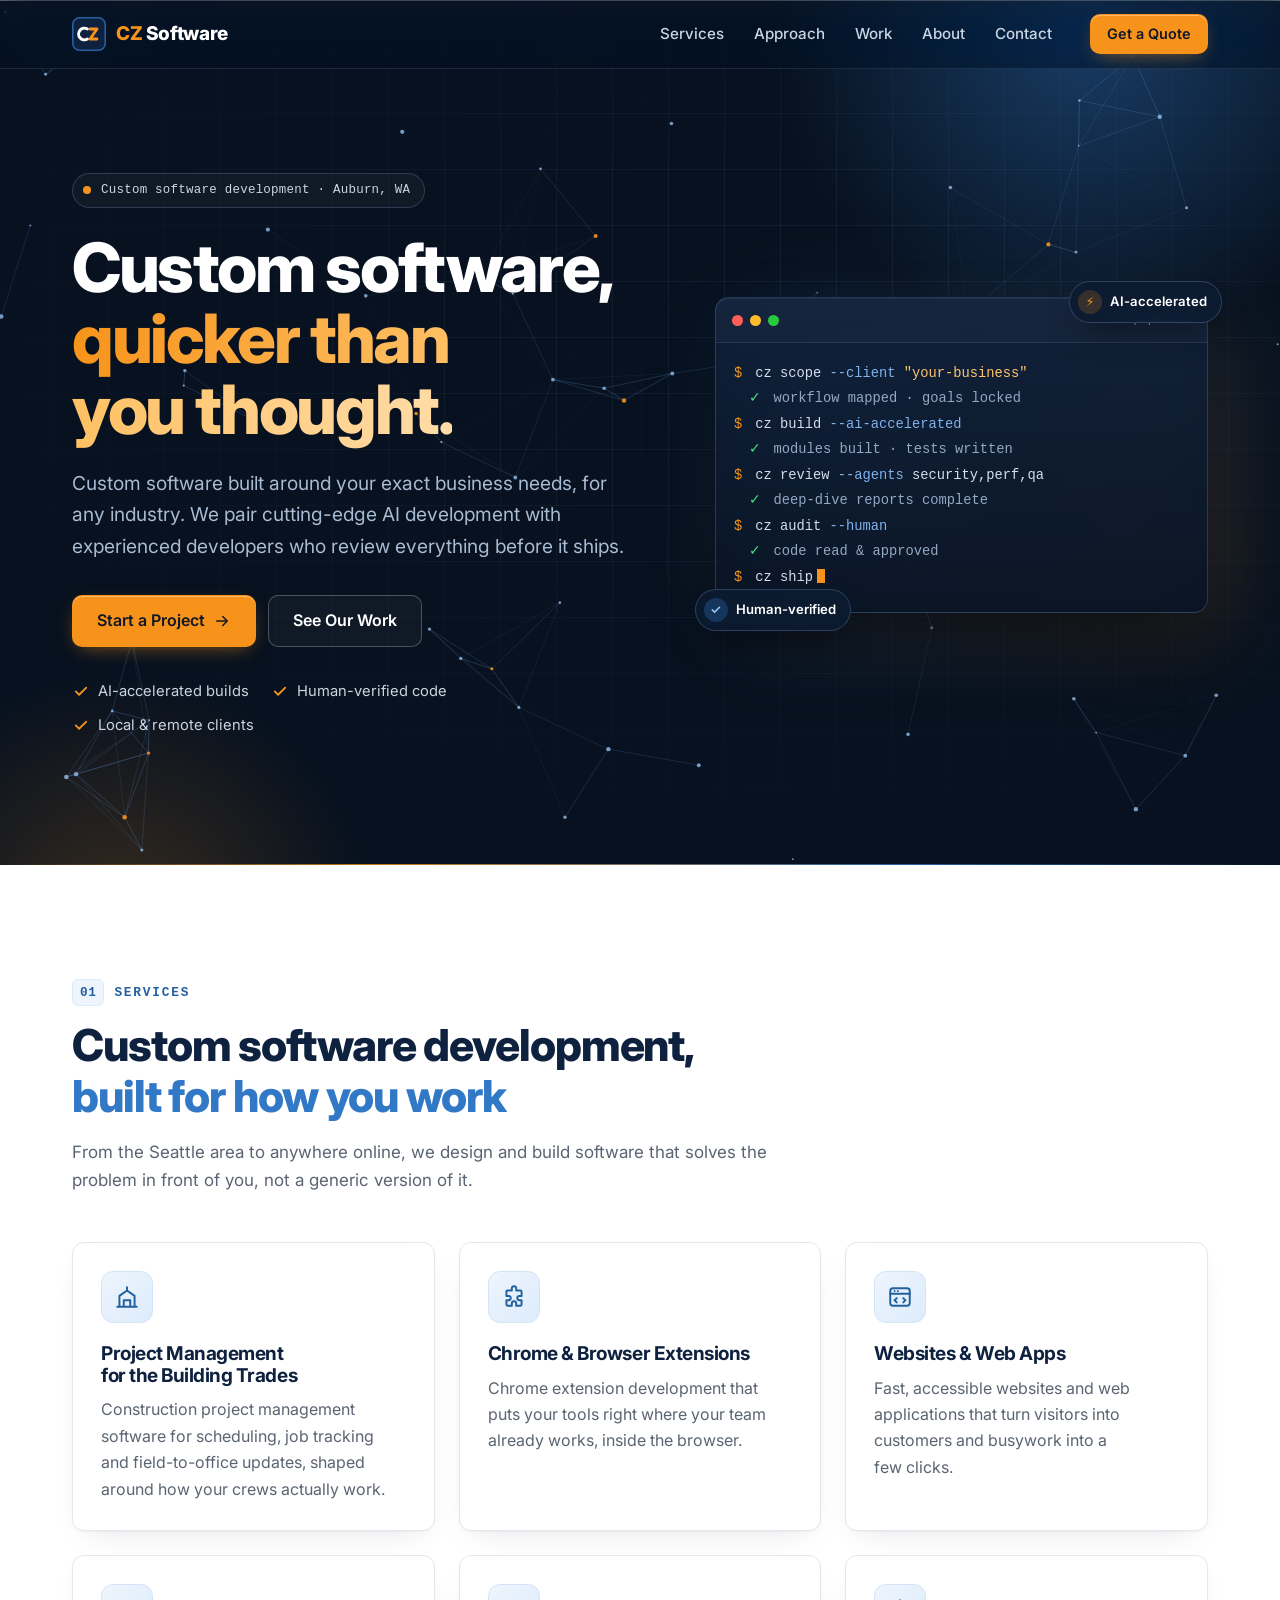
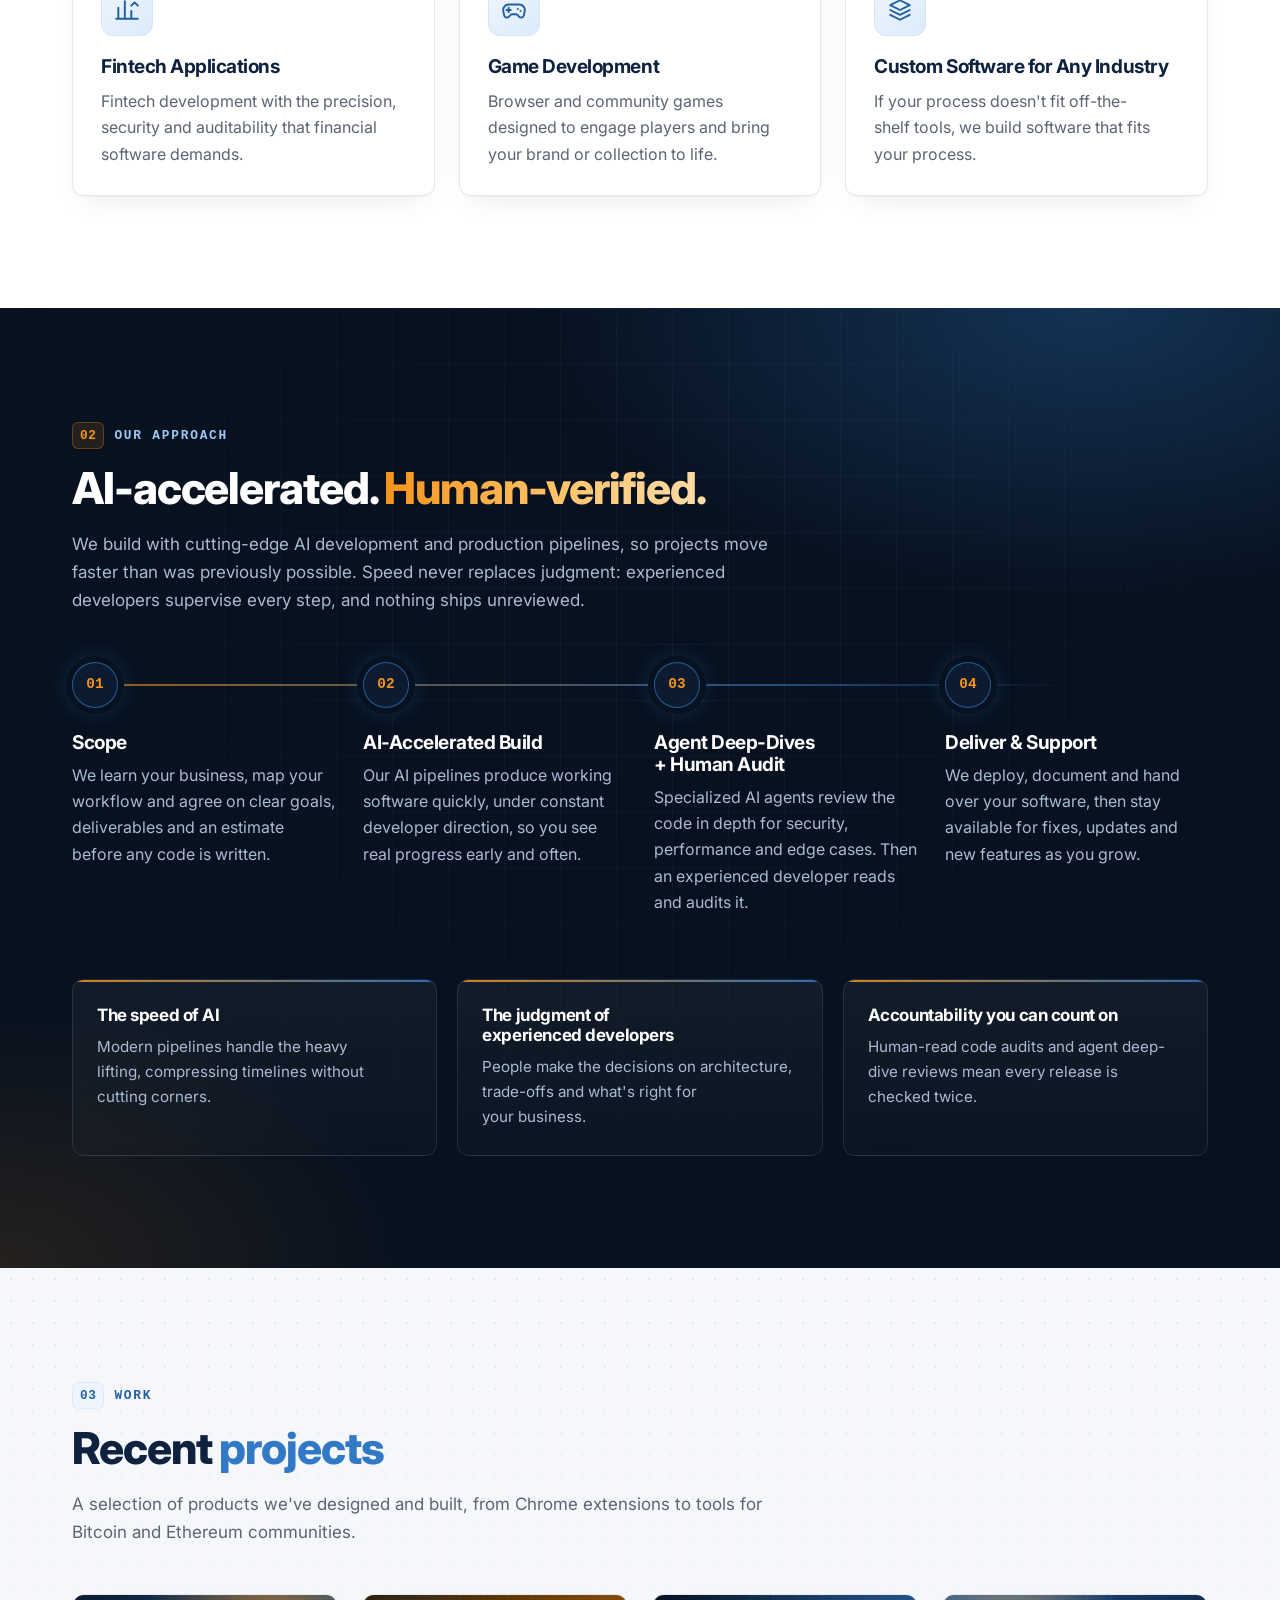
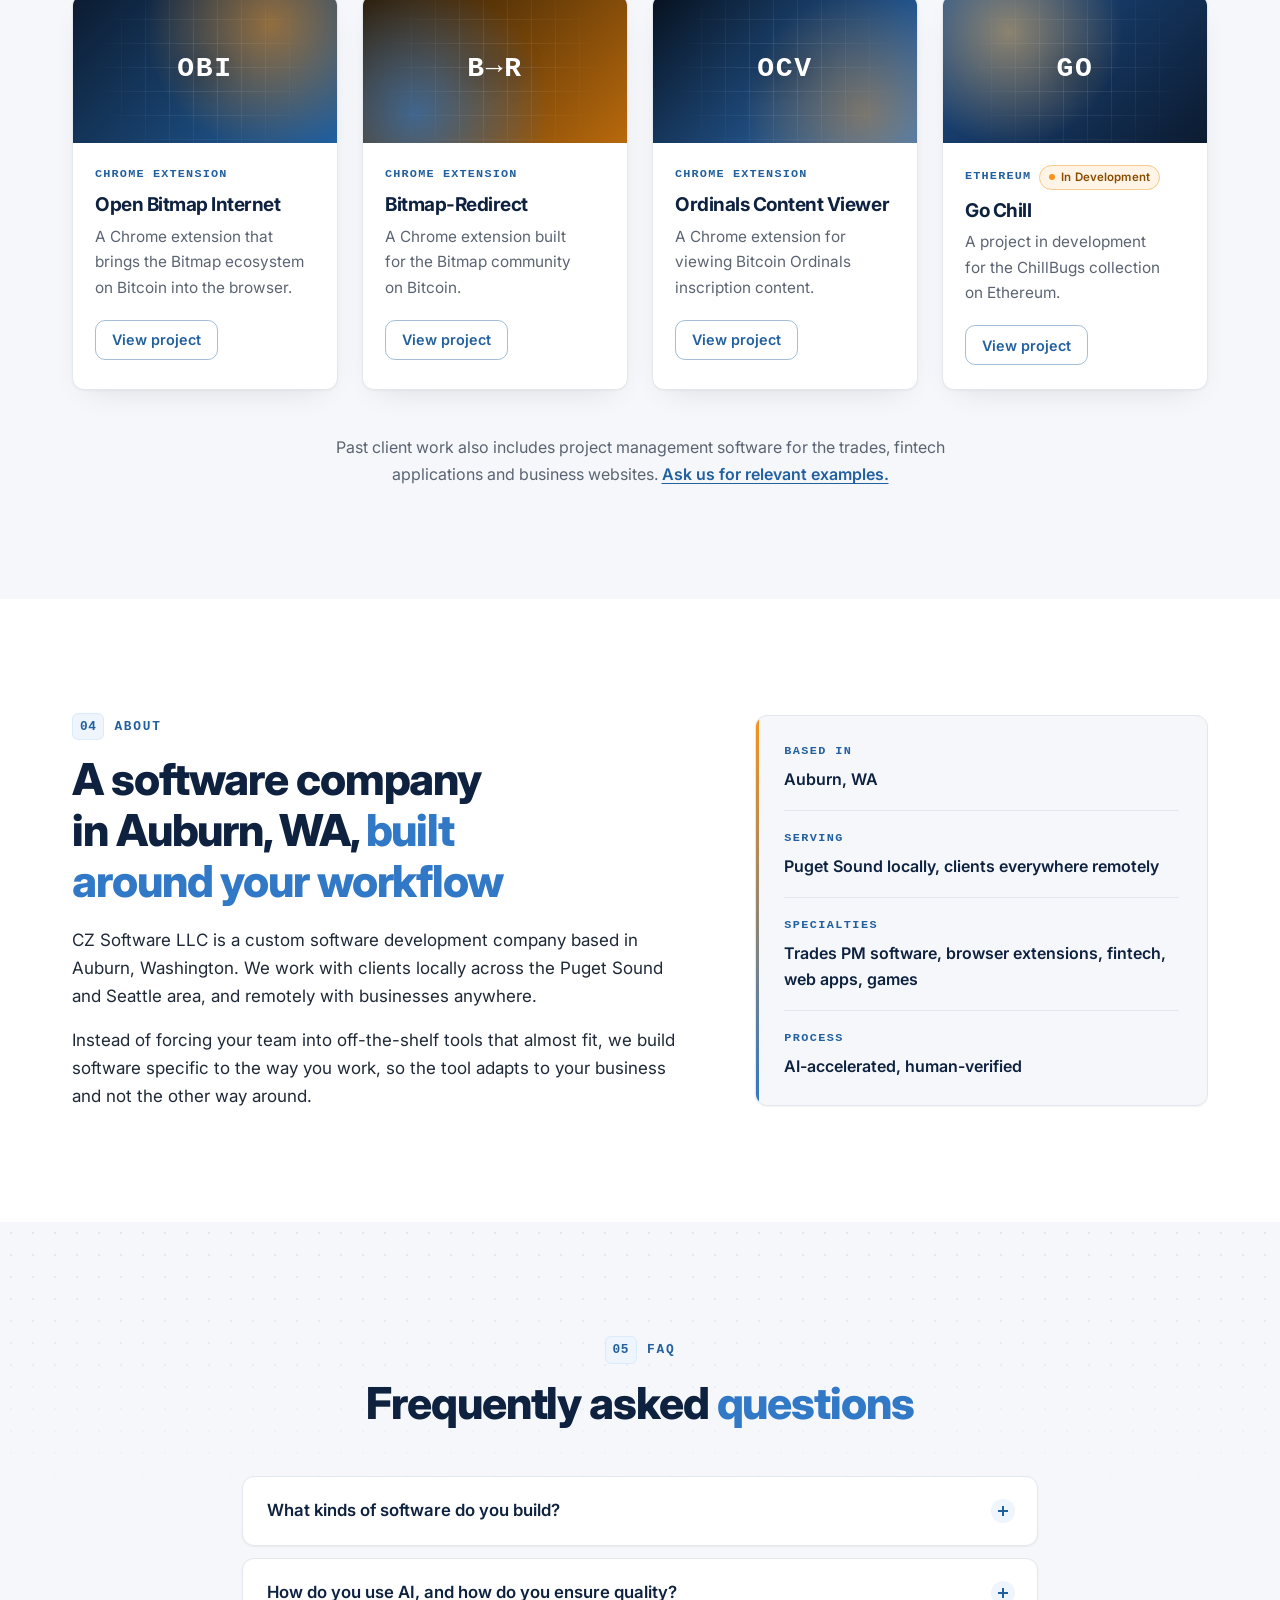
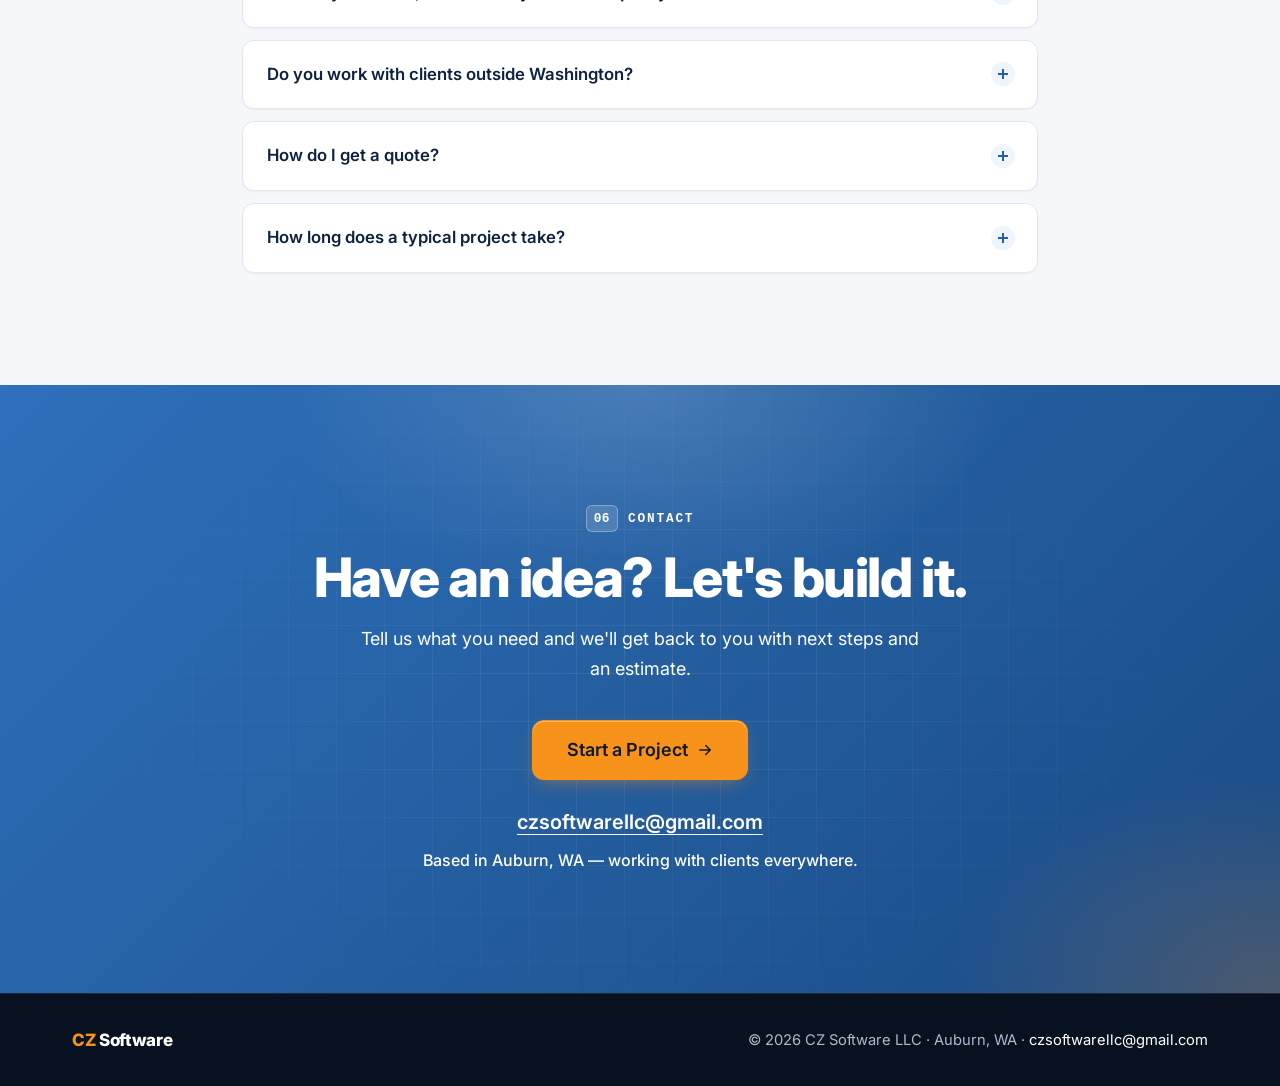
==== commit 0ea7c8a8: "Link project cards to live pages Point Open Bitmap Internet, Bitmap-Redirect and Ordinals Content Vi" ====
--- a/index.html
+++ b/index.html
@@ -341,25 +341,25 @@
               <p class="work-tag">Chrome Extension</p>
               <h3>Open Bitmap Internet</h3>
               <p>A Chrome extension that brings the Bitmap ecosystem on Bitcoin into the browser.</p>
-              <a class="btn btn-outline btn-sm" href="#LINK_OPEN_BITMAP_INTERNET">View project<span class="visually-hidden">: Open Bitmap Internet</span></a>
+              <a class="btn btn-outline btn-sm" href="https://chromewebstore.google.com/detail/open-bitmap-internet/ibfoclpgddecpjompmpbdjgbaijnodfj" target="_blank" rel="noopener">View project<span class="visually-hidden">: Open Bitmap Internet on the Chrome Web Store</span><span class="visually-hidden"> (opens in new tab)</span></a>
             </div>
           </li>
           <li class="card work-card reveal">
             <div class="work-art work-art--b" aria-hidden="true"><span>B→R</span></div>
             <div class="work-body">
-              <p class="work-tag">Web Utility</p>
+              <p class="work-tag">Chrome Extension</p>
               <h3>Bitmap-Redirect</h3>
-              <p>A lightweight web utility built for the Bitmap community.</p>
-              <a class="btn btn-outline btn-sm" href="#LINK_BITMAP_REDIRECT">View project<span class="visually-hidden">: Bitmap-Redirect</span></a>
+              <p>A Chrome extension built for the Bitmap community on Bitcoin.</p>
+              <a class="btn btn-outline btn-sm" href="https://chromewebstore.google.com/detail/bitmap-re-direct/doomnfdndgklokincmjcdagohbgkapfm" target="_blank" rel="noopener">View project<span class="visually-hidden">: Bitmap-Redirect on the Chrome Web Store</span><span class="visually-hidden"> (opens in new tab)</span></a>
             </div>
           </li>
           <li class="card work-card reveal">
             <div class="work-art work-art--c" aria-hidden="true"><span>OCV</span></div>
             <div class="work-body">
-              <p class="work-tag">Bitcoin Ordinals</p>
-              <h3>Ordinal Content Viewer</h3>
-              <p>A viewer for displaying Bitcoin Ordinals inscription content.</p>
-              <a class="btn btn-outline btn-sm" href="#LINK_ORDINAL_CONTENT_VIEWER">View project<span class="visually-hidden">: Ordinal Content Viewer</span></a>
+              <p class="work-tag">Chrome Extension</p>
+              <h3>Ordinals Content Viewer</h3>
+              <p>A Chrome extension for viewing Bitcoin Ordinals inscription content.</p>
+              <a class="btn btn-outline btn-sm" href="https://chromewebstore.google.com/detail/ordinals-content-viewer/mmhpaghokjfkkjaamopdohhohifeekga" target="_blank" rel="noopener">View project<span class="visually-hidden">: Ordinals Content Viewer on the Chrome Web Store</span><span class="visually-hidden"> (opens in new tab)</span></a>
             </div>
           </li>
           <li class="card work-card reveal">
@@ -368,7 +368,7 @@
               <p class="work-tag">Ethereum <span class="badge">In Development</span></p>
               <h3>Go Chill</h3>
               <p>A project in development for the ChillBugs collection on Ethereum.</p>
-              <a class="btn btn-outline btn-sm" href="#LINK_GO_CHILL">View project<span class="visually-hidden">: Go Chill</span></a>
+              <a class="btn btn-outline btn-sm" href="https://www.chillbugs.com/" target="_blank" rel="noopener">View project<span class="visually-hidden">: Go Chill at chillbugs.com</span><span class="visually-hidden"> (opens in new tab)</span></a>
             </div>
           </li>
         </ul>
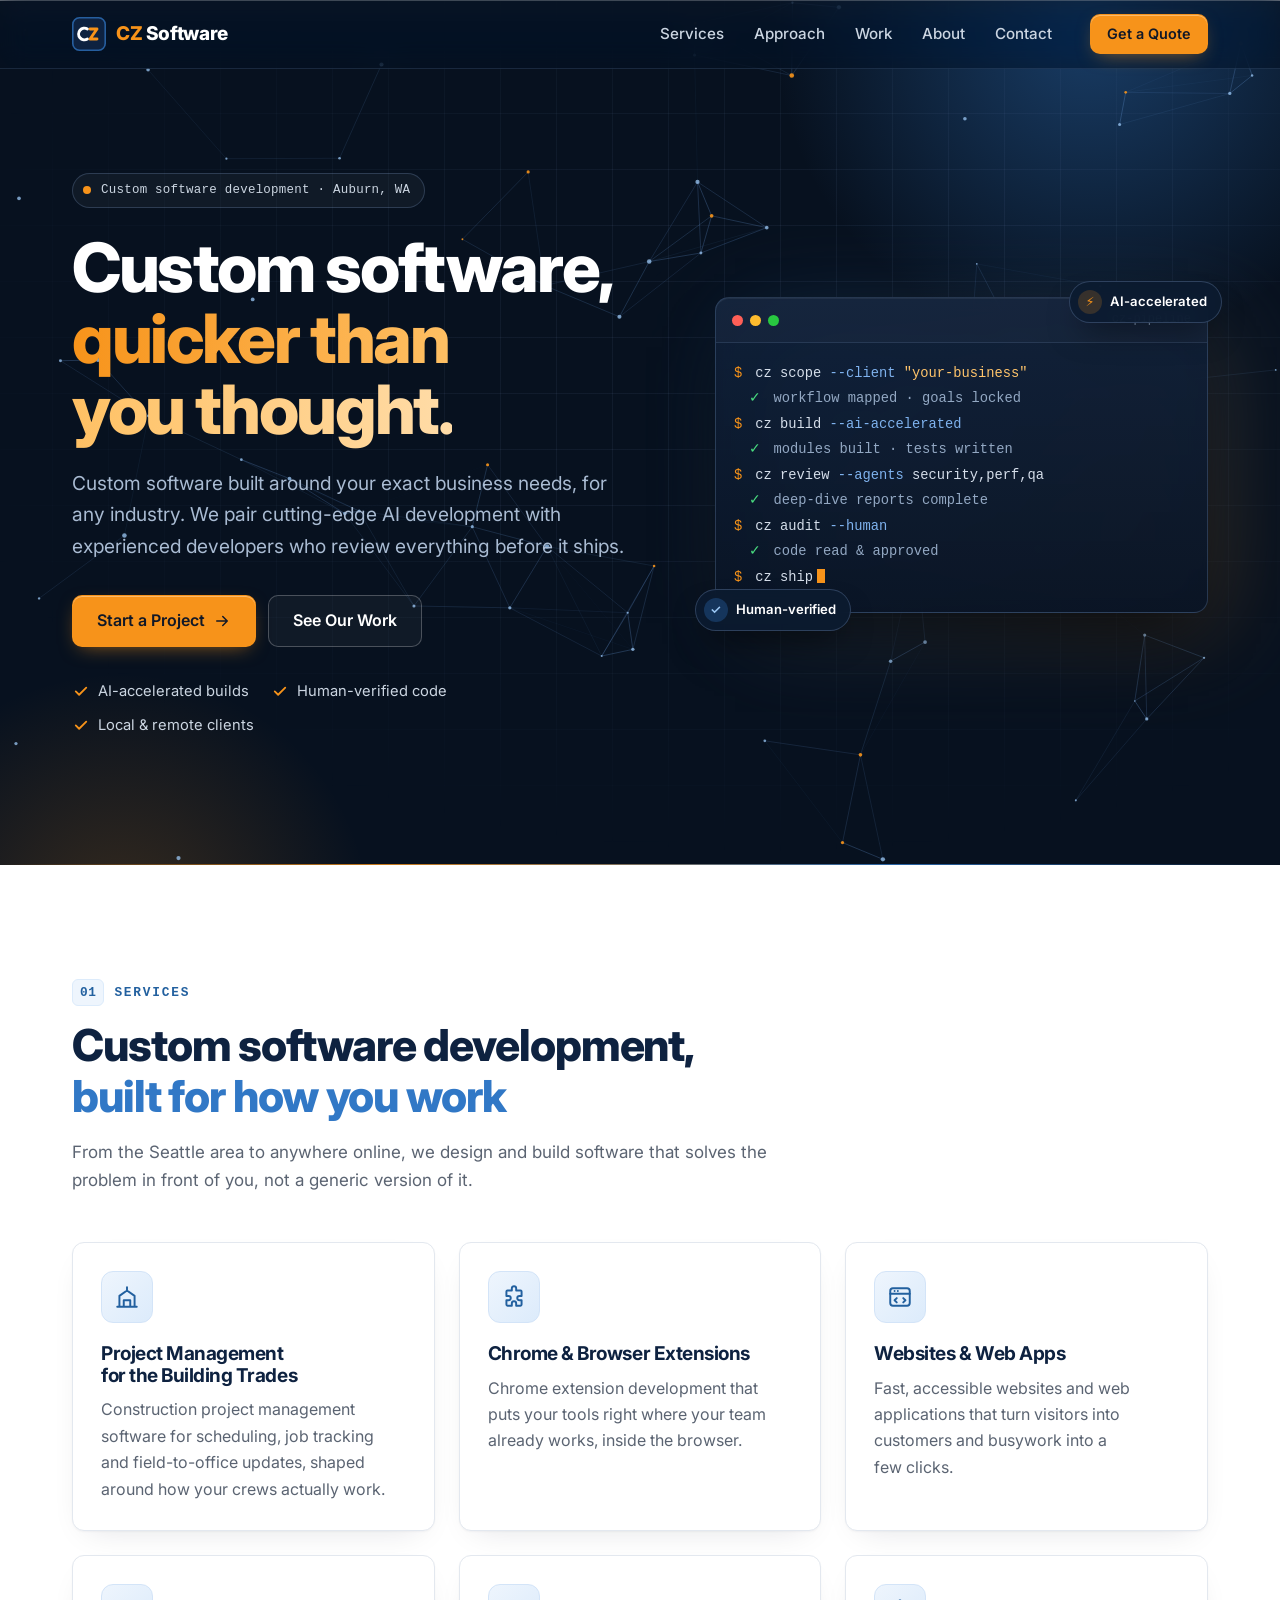
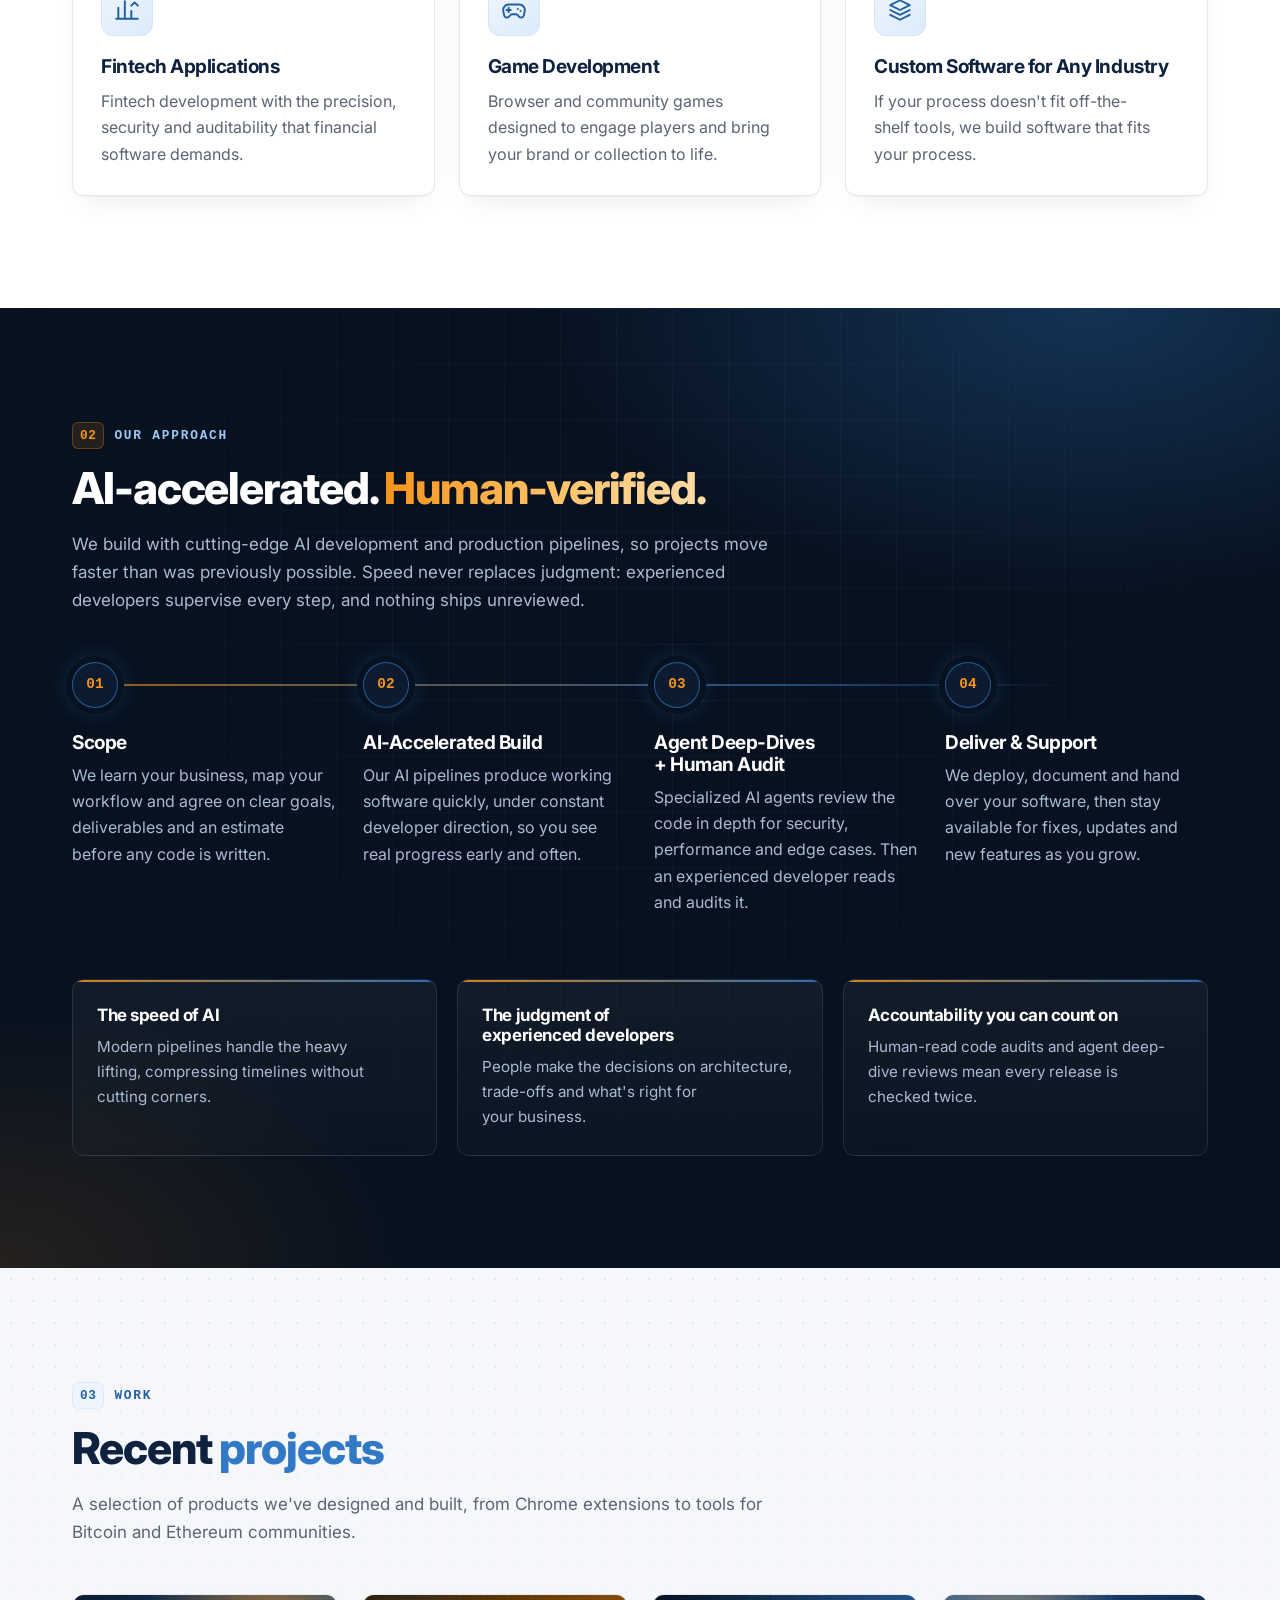
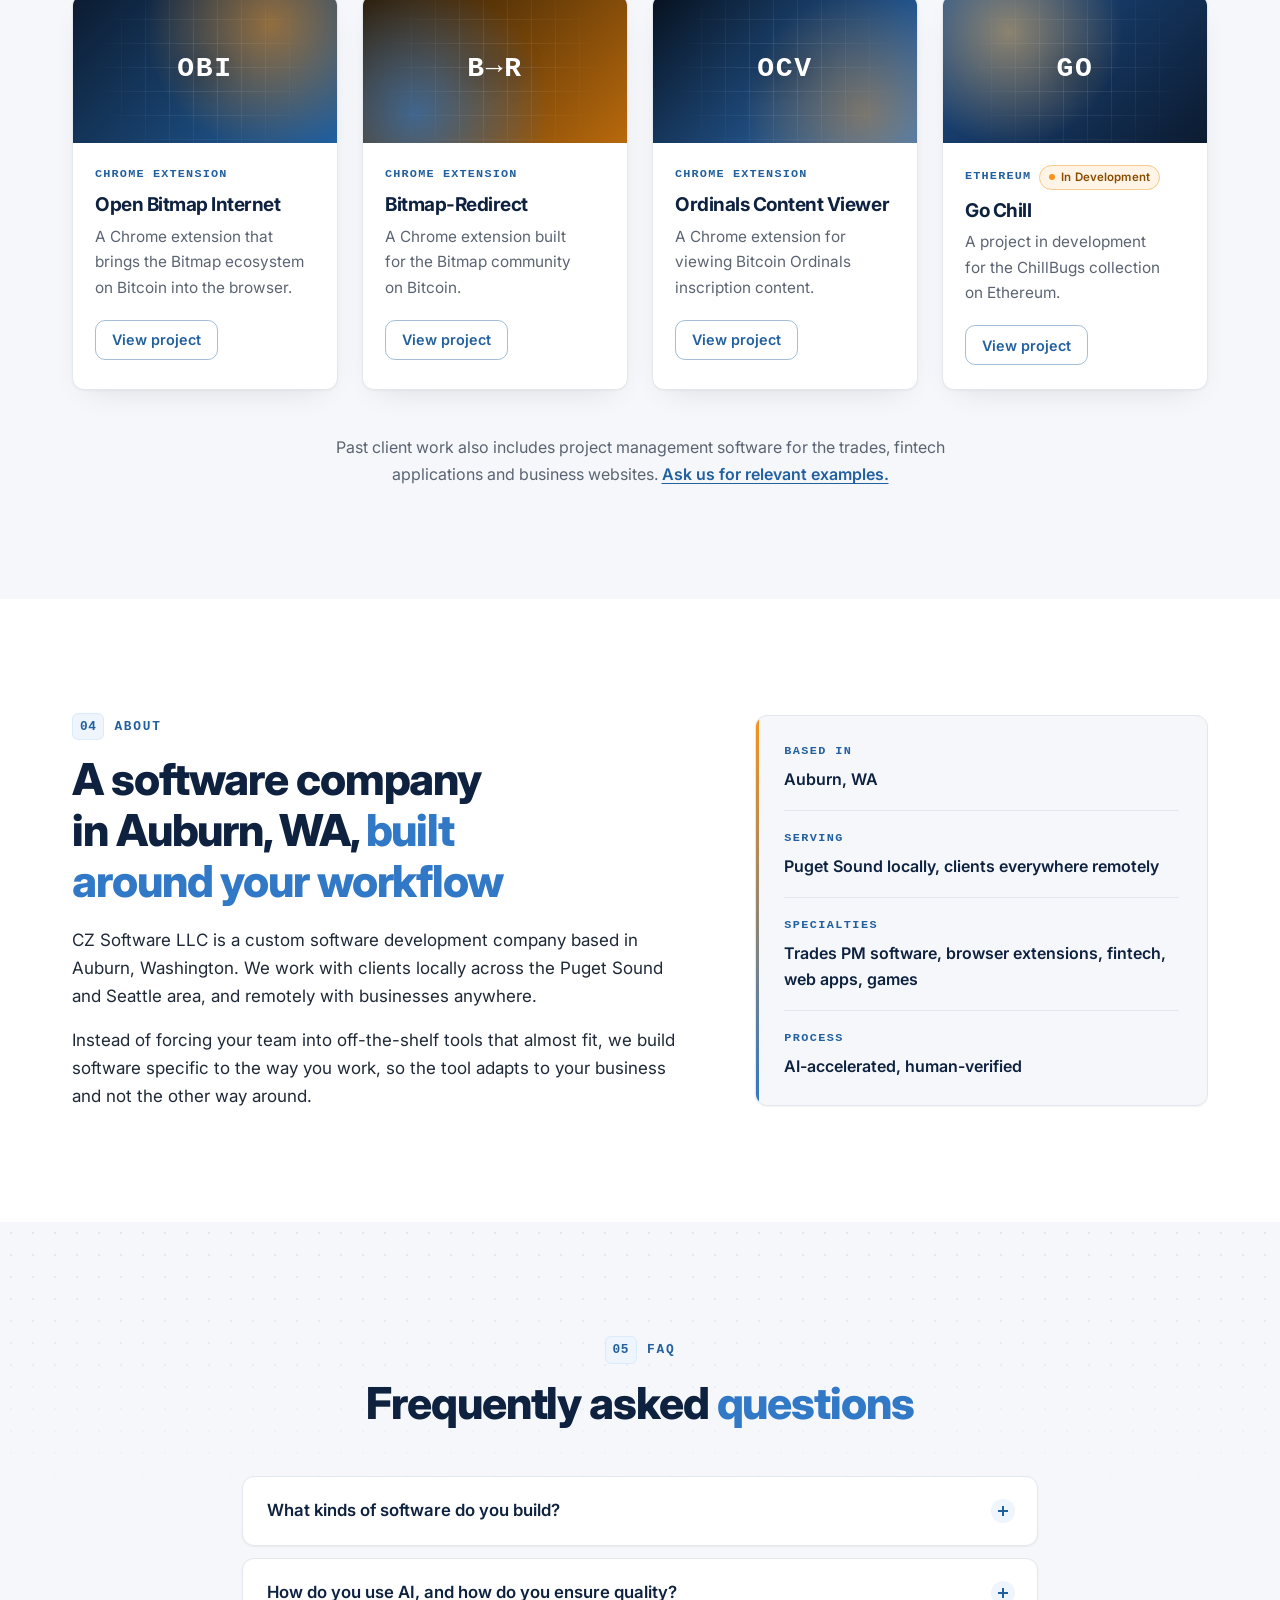
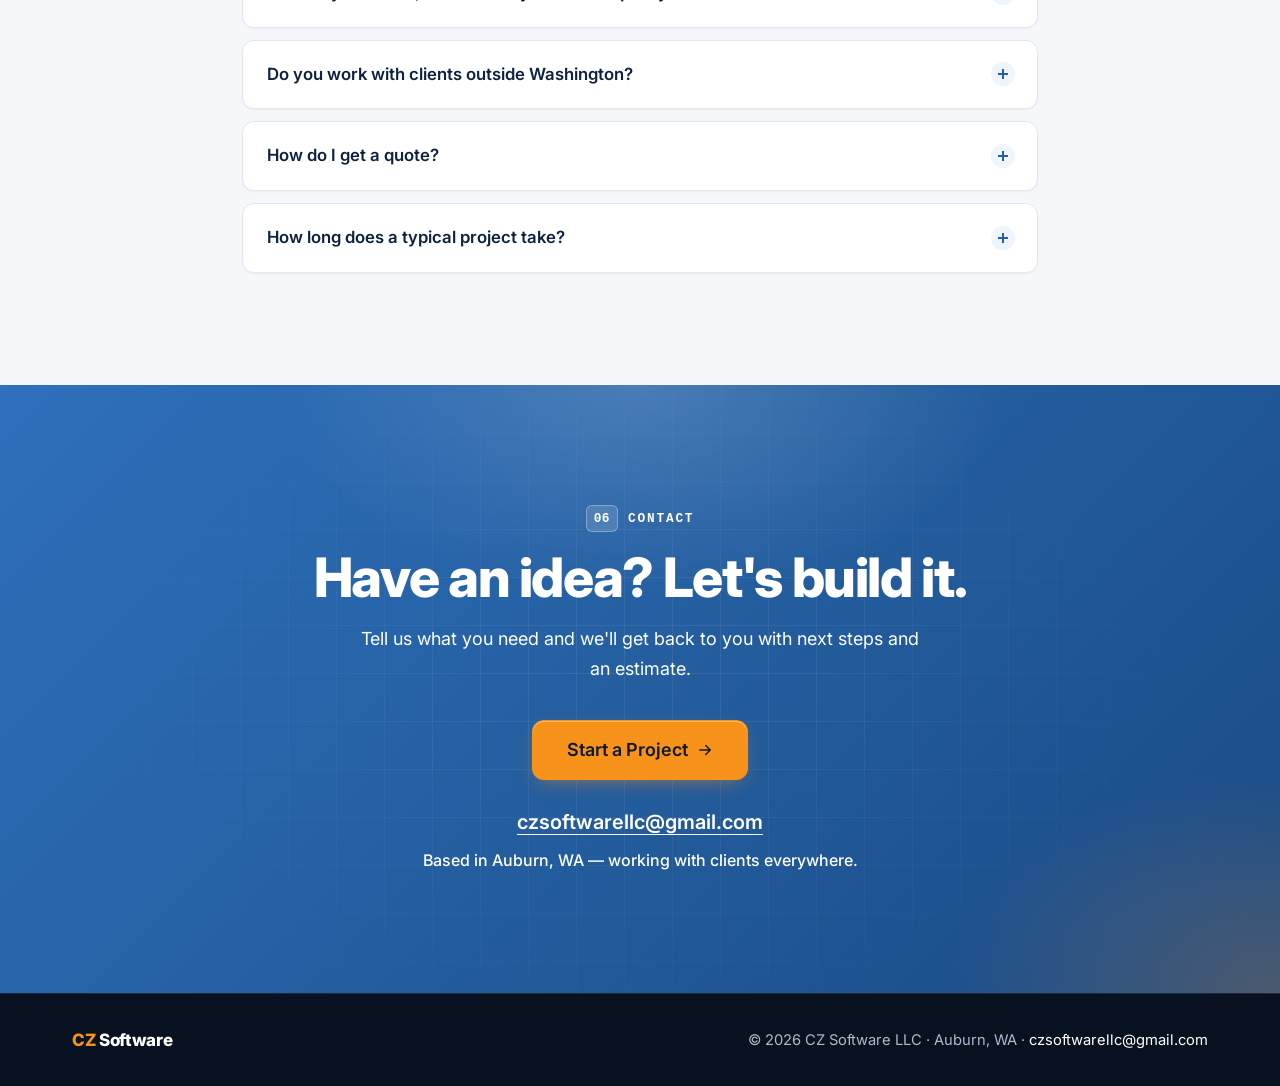
==== commit cb83346d: "Use working chillbugs.com URL for Go Chill www.chillbugs.com has no DNS record and the domain has no" ====
--- a/index.html
+++ b/index.html
@@ -368,7 +368,7 @@
               <p class="work-tag">Ethereum <span class="badge">In Development</span></p>
               <h3>Go Chill</h3>
               <p>A project in development for the ChillBugs collection on Ethereum.</p>
-              <a class="btn btn-outline btn-sm" href="https://www.chillbugs.com/" target="_blank" rel="noopener">View project<span class="visually-hidden">: Go Chill at chillbugs.com</span><span class="visually-hidden"> (opens in new tab)</span></a>
+              <a class="btn btn-outline btn-sm" href="http://chillbugs.com/" target="_blank" rel="noopener">View project<span class="visually-hidden">: Go Chill at chillbugs.com</span><span class="visually-hidden"> (opens in new tab)</span></a>
             </div>
           </li>
         </ul>
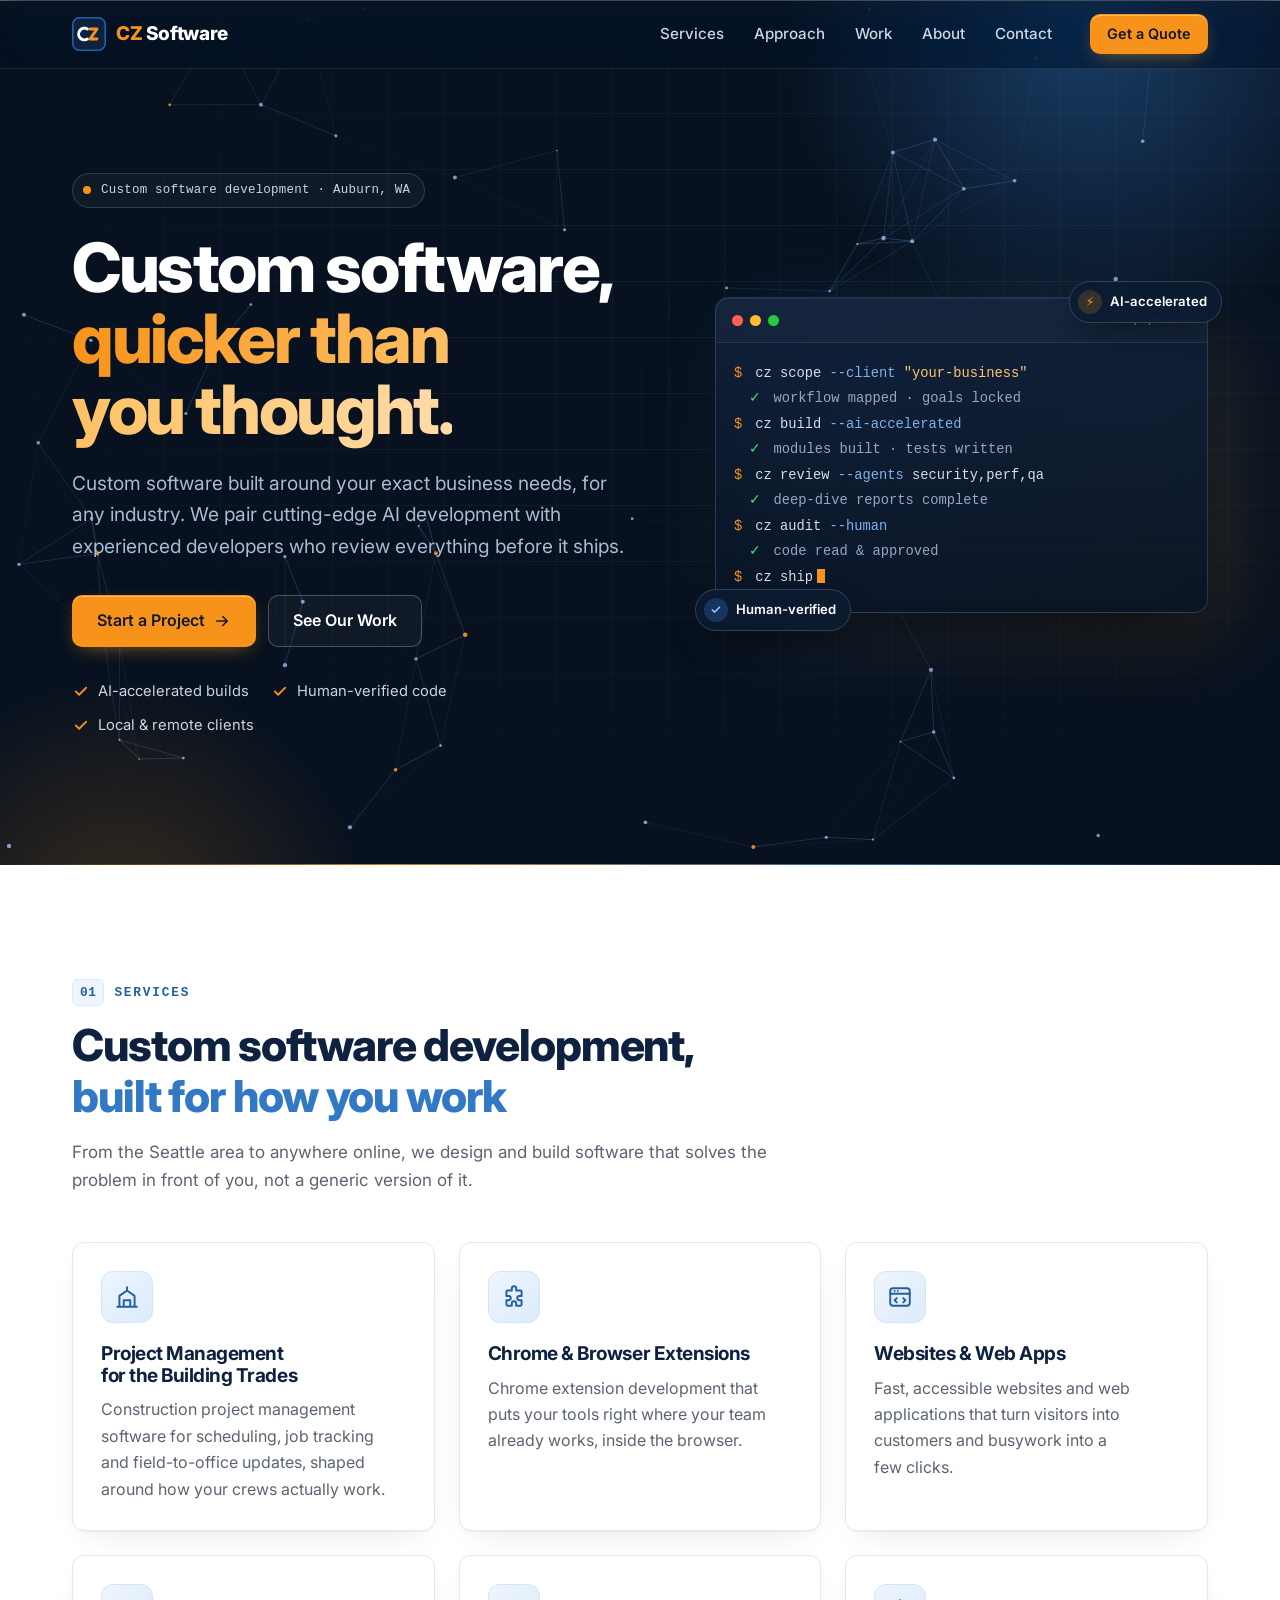
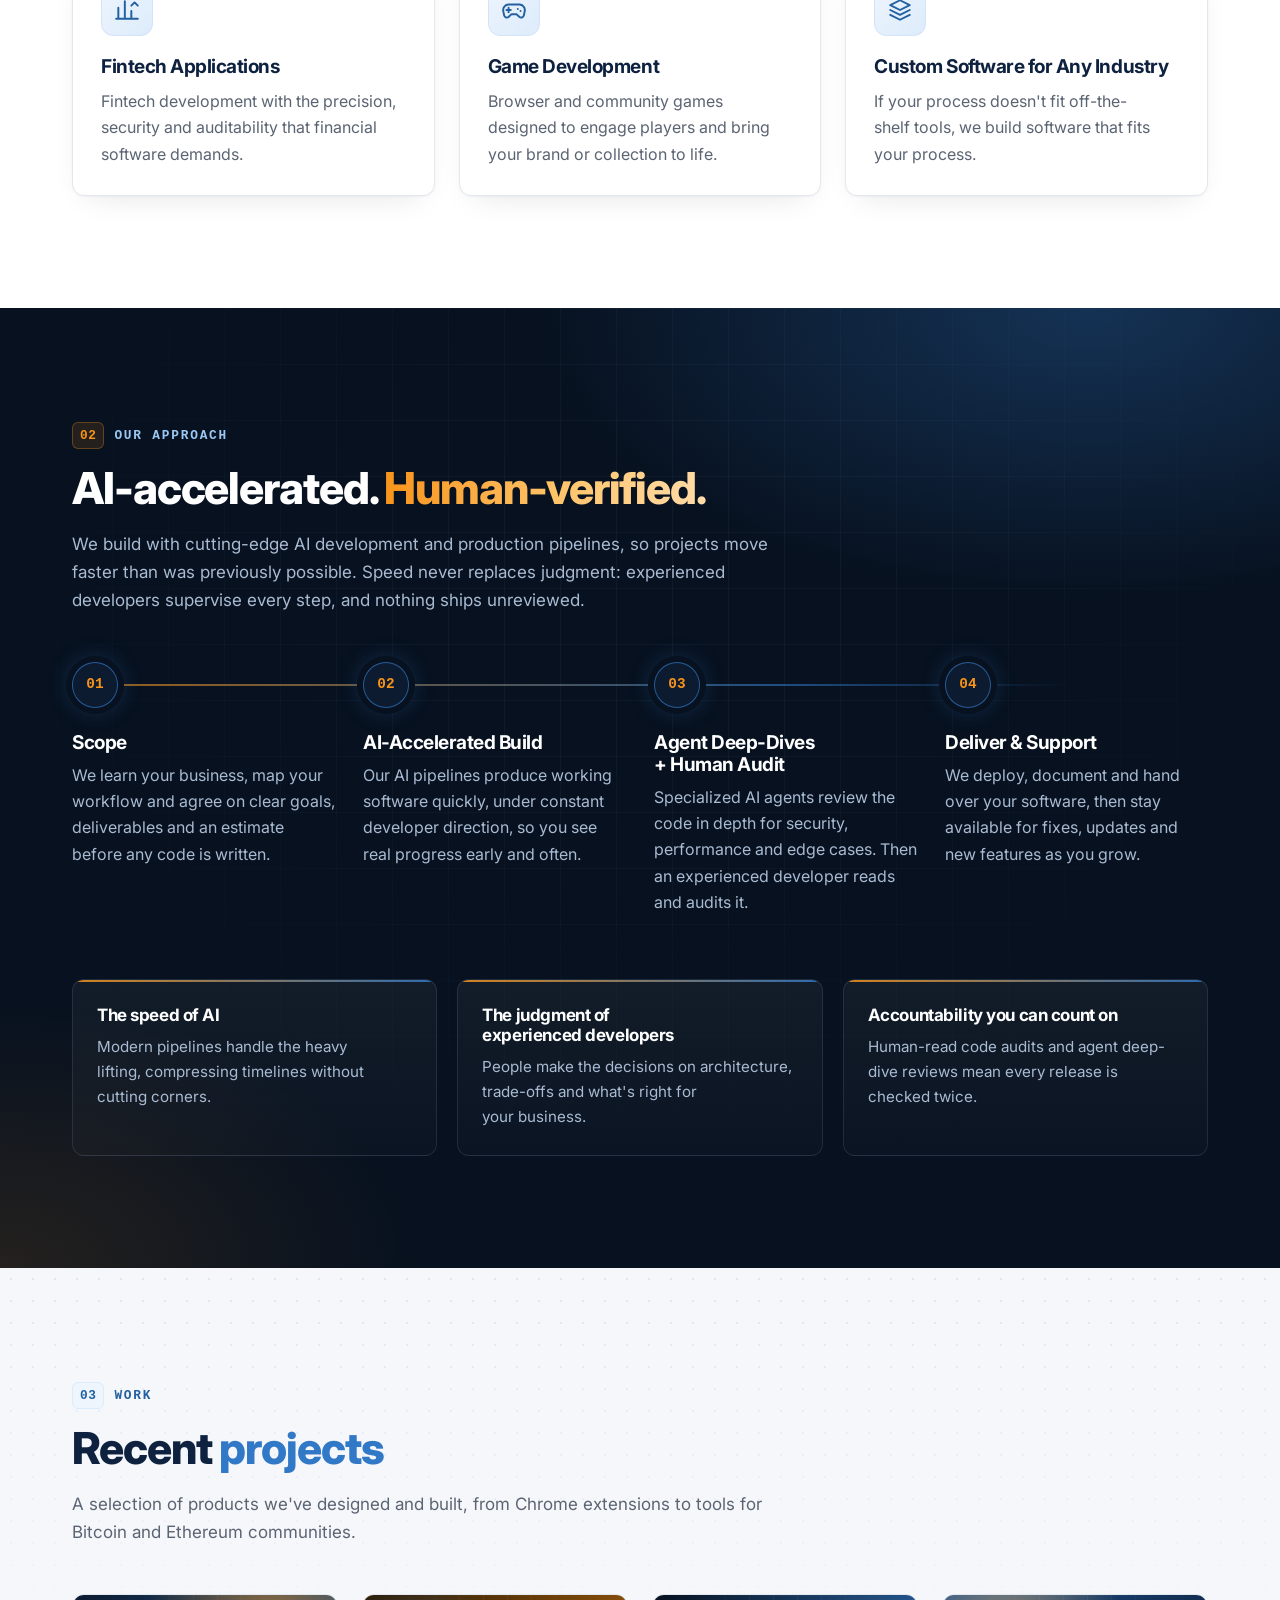
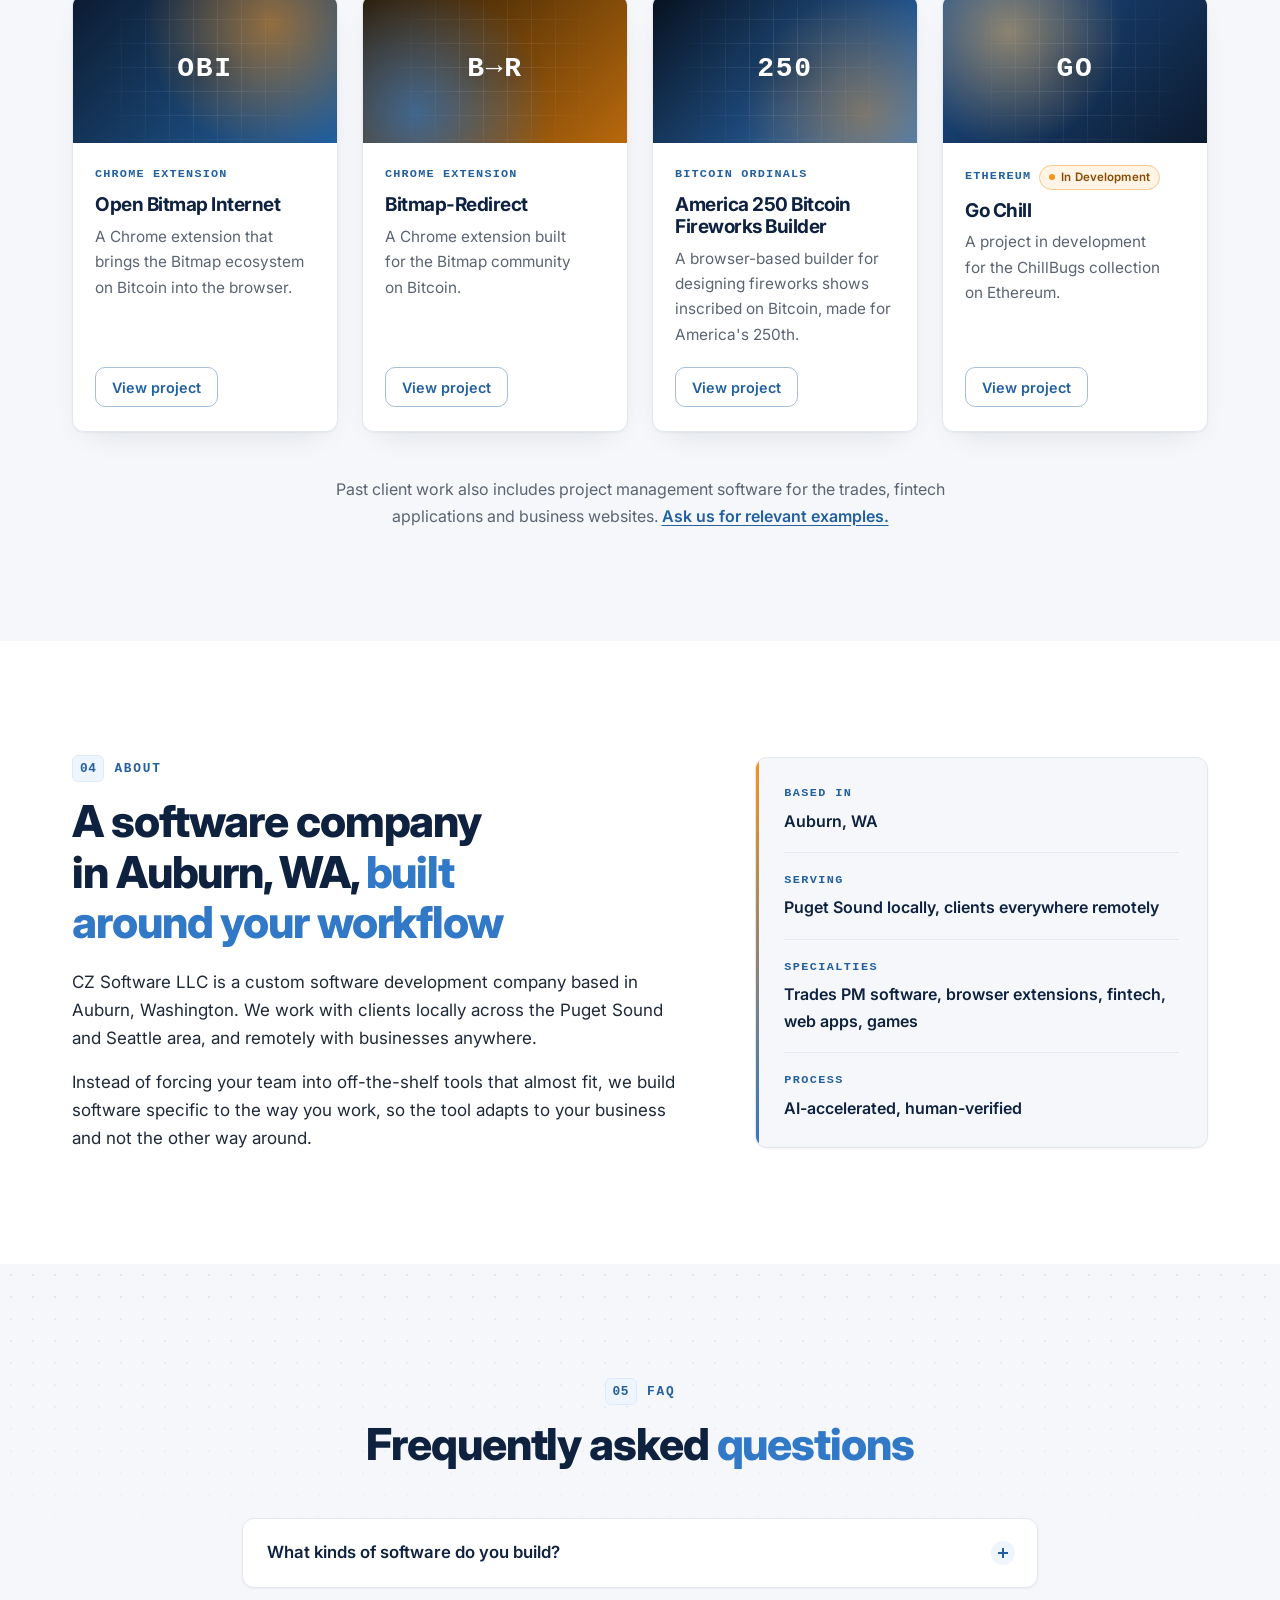
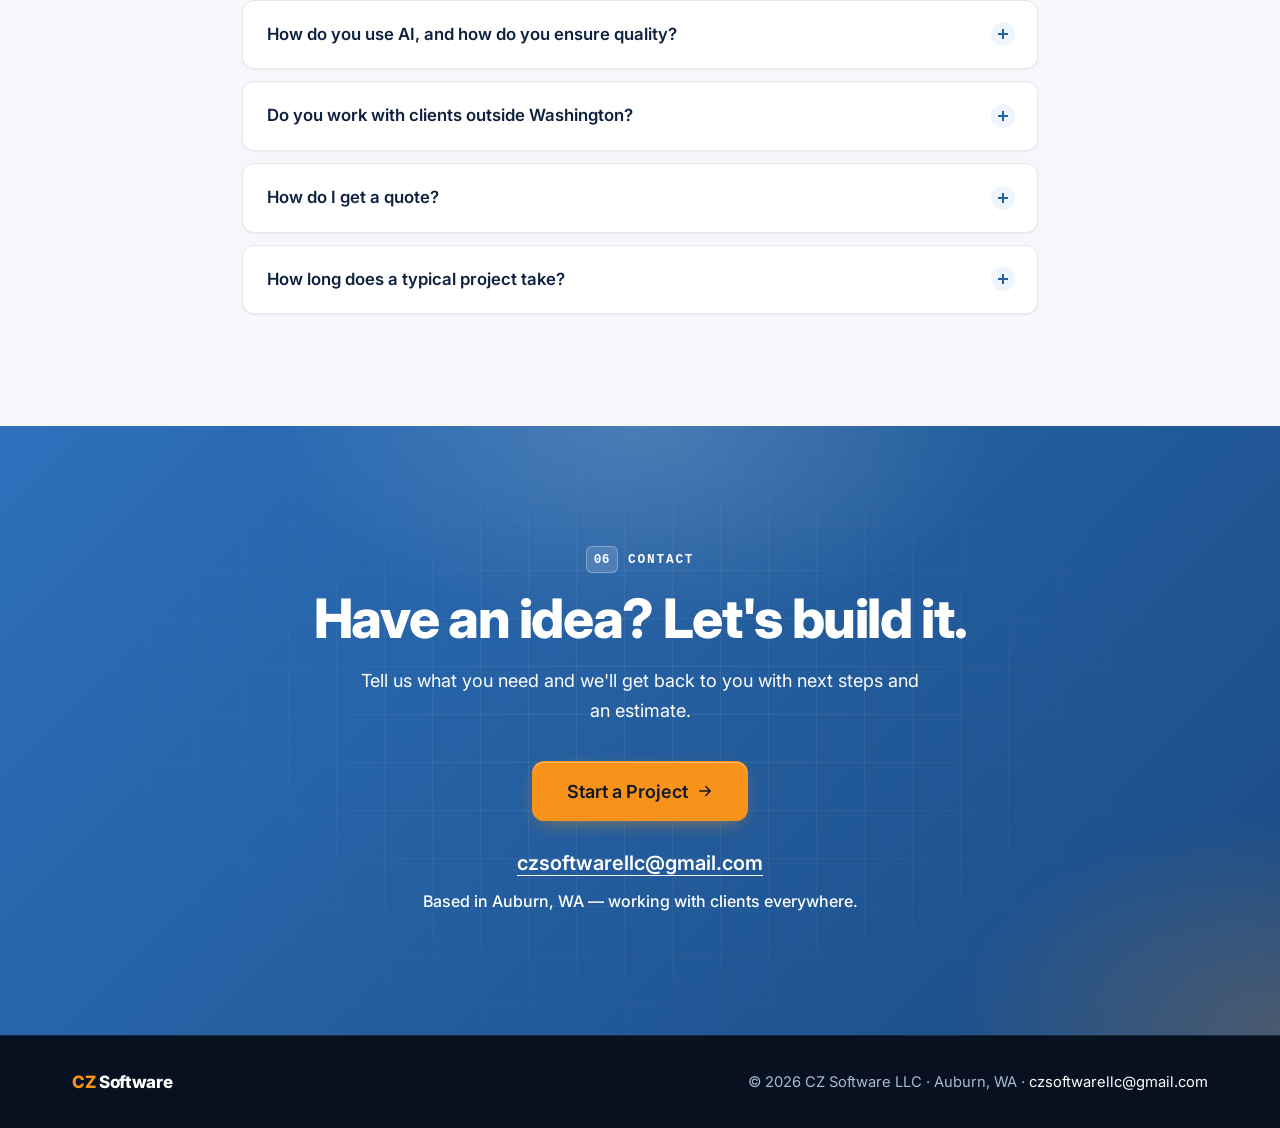
==== commit ca88ca17: "Replace Ordinals Content Viewer with America 250 Fireworks Builder Swap the OCV project card for the" ====
--- a/index.html
+++ b/index.html
@@ -354,12 +354,12 @@
             </div>
           </li>
           <li class="card work-card reveal">
-            <div class="work-art work-art--c" aria-hidden="true"><span>OCV</span></div>
+            <div class="work-art work-art--c" aria-hidden="true"><span>250</span></div>
             <div class="work-body">
-              <p class="work-tag">Chrome Extension</p>
-              <h3>Ordinals Content Viewer</h3>
-              <p>A Chrome extension for viewing Bitcoin Ordinals inscription content.</p>
-              <a class="btn btn-outline btn-sm" href="https://chromewebstore.google.com/detail/ordinals-content-viewer/mmhpaghokjfkkjaamopdohhohifeekga" target="_blank" rel="noopener">View project<span class="visually-hidden">: Ordinals Content Viewer on the Chrome Web Store</span><span class="visually-hidden"> (opens in new tab)</span></a>
+              <p class="work-tag">Bitcoin Ordinals</p>
+              <h3>America 250 Bitcoin Fireworks Builder</h3>
+              <p>A browser-based builder for designing fireworks shows inscribed on Bitcoin, made for America's 250th.</p>
+              <a class="btn btn-outline btn-sm" href="https://zmakin.github.io/7_4_250/" target="_blank" rel="noopener">View project<span class="visually-hidden">: America 250 Bitcoin Fireworks Builder</span><span class="visually-hidden"> (opens in new tab)</span></a>
             </div>
           </li>
           <li class="card work-card reveal">
--- a/styles.css
+++ b/styles.css
@@ -852,9 +852,8 @@
   background: var(--orange);
 }
 .work-body h3 { margin-top: 10px; font-size: 1.1875rem; font-weight: 700; }
-.work-body p:not(.work-tag) { margin-top: 8px; color: var(--muted); font-size: 0.96rem; }
+.work-body p:not(.work-tag) { margin: 8px 0 20px; color: var(--muted); font-size: 0.96rem; }
 .work-body .btn { align-self: flex-start; margin-top: auto; }
-.work-body p:not(.work-tag) + .btn { margin-top: 20px; }
 
 .work-note {
   max-width: 680px;
